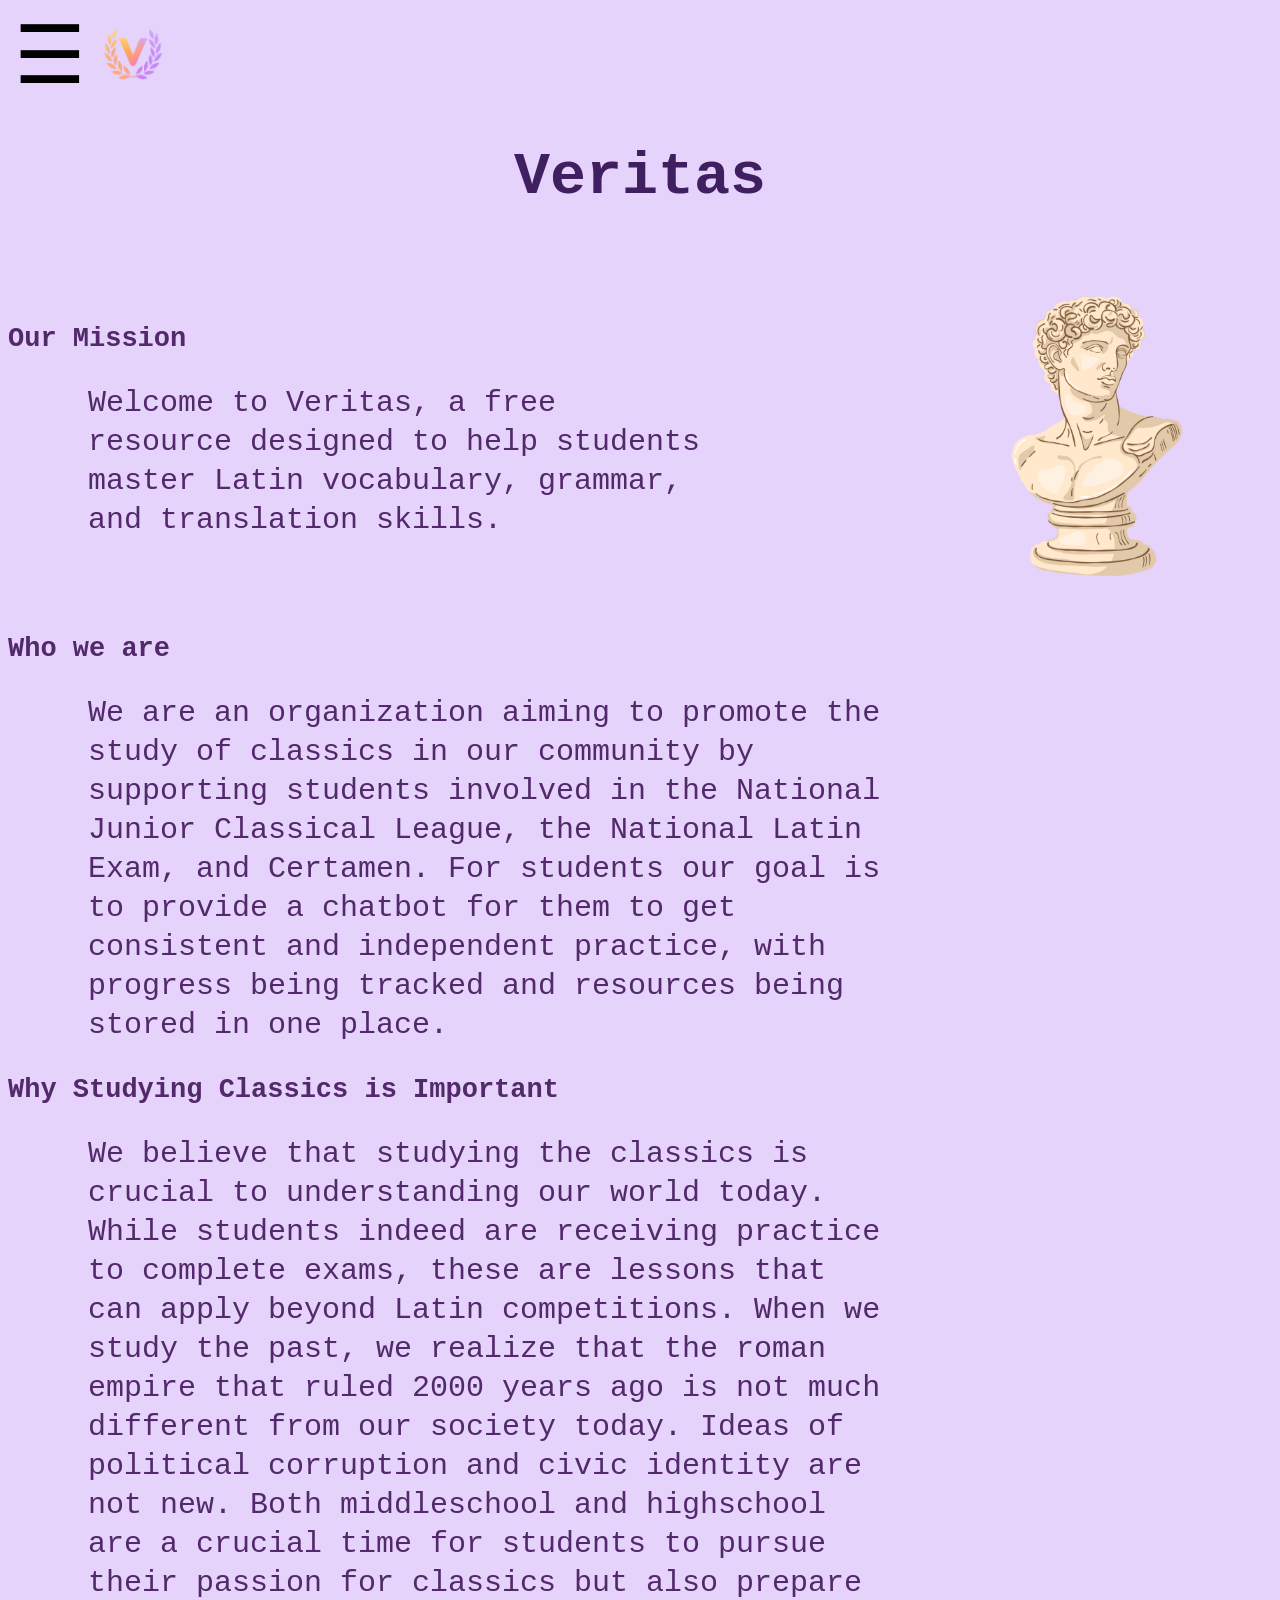
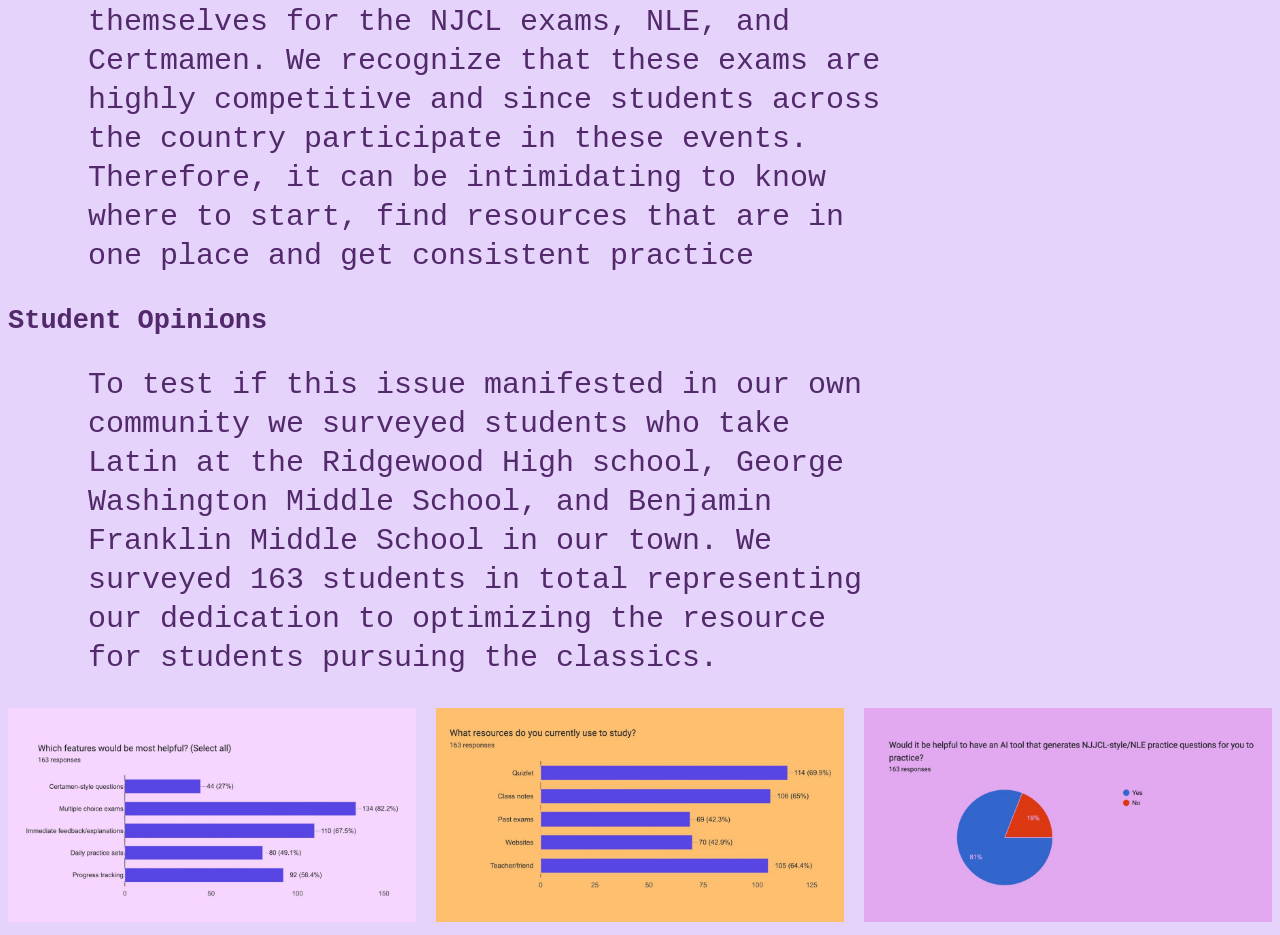
==== index.html @ 578cecba "Initial commit" ====
<!DOCTYPE html>
<html lang="en">
<head>
    <meta charset="UTF-8">
    <meta http-equiv="X-UA-Compatible" content="IE=edge">
    <meta name="viewport" content="width=device-width, initial-scale=1.0">
    <title>VeritasAI</title>
    <link rel="stylesheet" href="main.css">
</head>
<body class="light-theme">
    <button id="menu-btn">☰</button>
    <img src="Untitled design (9).png" alt="VeritasAI Logo" class="logo">
    <ul id="menu">
        <li><a href="index.html">Home</a></li>
        <li><a href="about.html">About Us</a></li>
        <li><a href="resources.html">Resources</a></li>
    </ul>

    <h1>Veritas</h1>
    <div class="mission-section">

        <div class="mission-text">
            <h2>Our Mission</h2>
    
            <p>
                Welcome to Veritas, a free resource designed to help students
                master Latin vocabulary, grammar, and translation skills. 
            </p>
        </div>
    
        <img src="Untitled design (10).png" alt="Students studying Latin">
    
    </div>
    <h2>Who we are</h2>
    <p>
        We are an organization aiming to promote the study of classics in our community by supporting students involved in the National Junior Classical League, the National Latin Exam, and Certamen. For students our goal is to provide a chatbot for them to get consistent and independent practice, with progress being tracked and resources being stored in one place. 
    </p>
    <h2>Why Studying Classics is Important </h2>
    <p>
        We believe that studying the classics is crucial to understanding our world today. While students indeed are receiving practice to complete exams, these are lessons that can apply beyond Latin competitions. When we study the past, we realize that the roman empire that ruled 2000 years ago is not much different from our society today. Ideas of political corruption and civic identity are not new. 
Both middleschool and highschool are a crucial time for students to pursue their passion for classics but also prepare themselves for the NJCL exams, NLE, and Certmamen. We recognize that these exams are highly competitive and since students across the country participate in these events. Therefore, it can be intimidating to know where to start, find resources that are in one place and get consistent practice 
    </p>
    <h2>Student Opinions</h2>
    <p>
        To test if this issue manifested in our own community we surveyed students who take Latin at the Ridgewood High school, George Washington Middle School, and Benjamin Franklin Middle School in our town. We surveyed 163 students in total representing our dedication to optimizing the resource for students pursuing the classics. 
    </p>
    <div class="charts">
        <img src="What is most helpful.jpg" alt="What resource is most helpful for students?">
        <img src="What resources.jpg" alt="What resources does the student use?">
        <img src="Would you want an AI chatbot.jpg" alt="Would you want an AI chatbot?">
    </div>
    <noscript>You need to enable JavaScript to view the full site.</noscript>
    <script src="app.js"></script>
</body>
</html>
---- main.css ----
body {
  font-size: 18px;
  font-family: monospace;
}
p {
  padding-left: 80px;
  max-width: 800px;
  font-size: 30px;
  line-height: 1.3;


}
ul {
    font-family: helvetica;
}

  #msg {
    font-family: monospace;
  }
  .light-theme {
    color: #52296a;
    background: #e5d3fb;
  }
  #menu-btn {
    font-size: 80px;
    background: none;
    border: none;
    cursor: pointer;
  }
  
  #menu {
    display: none;
    list-style: none;
    padding: 0;
  }
  
  #menu li {
    margin: 10px 0;
  }
  
  #menu.show {
    display: block;
  }
  h1 {
    font-size: 60px;
    color: #3f1f5f;
    text-align: center;
}
.charts {
  display: flex;
  gap: 20px;
}

.charts img {
  flex: 1;
  width: 30%;
  height: auto;
}
.resource-section {
  margin-left: 40px;
  max-width: 800px;
}

.resource-section ul {
  list-style-type: none;
  padding-left: 0;
}

.resource-section a {
  color: #492468;
  text-decoration: none;
  font-size: 20px;
}

a:link {
  color: #5b2c7d;
}

a:visited {
  color: #5b2c7d;
}

a:hover {
  color: #7a4ca5;
}
header {
  display: flex;
  align-items: center;
  gap: 15px;
  padding: 15px;
}

.logo {
  width: 60px;
  height: auto;
}
.profile-photo {
  display: block;
  margin: 0 auto;
  width: 300px;
  height: auto;
}
.about-bio {
  max-width: 700px;
  margin: 30px auto;
  text-align: left;
}
.mission-section {
  display: flex;
  align-items: center;
  justify-content: space-between;
  gap: 50px;
  margin-top: 50px;
}

.mission-text {
  max-width: 700px;
}

.mission-section img {
  width: 350px;
  height: auto;
}
.resources-layout {
  display: flex;
  align-items: flex-start;
  gap: 80px;
  margin: 40px;
}

.resources-list {
  max-width: 700px;
}

.resources-image {
  width: 400px;
  height: auto;
  border-radius: 12px;
}
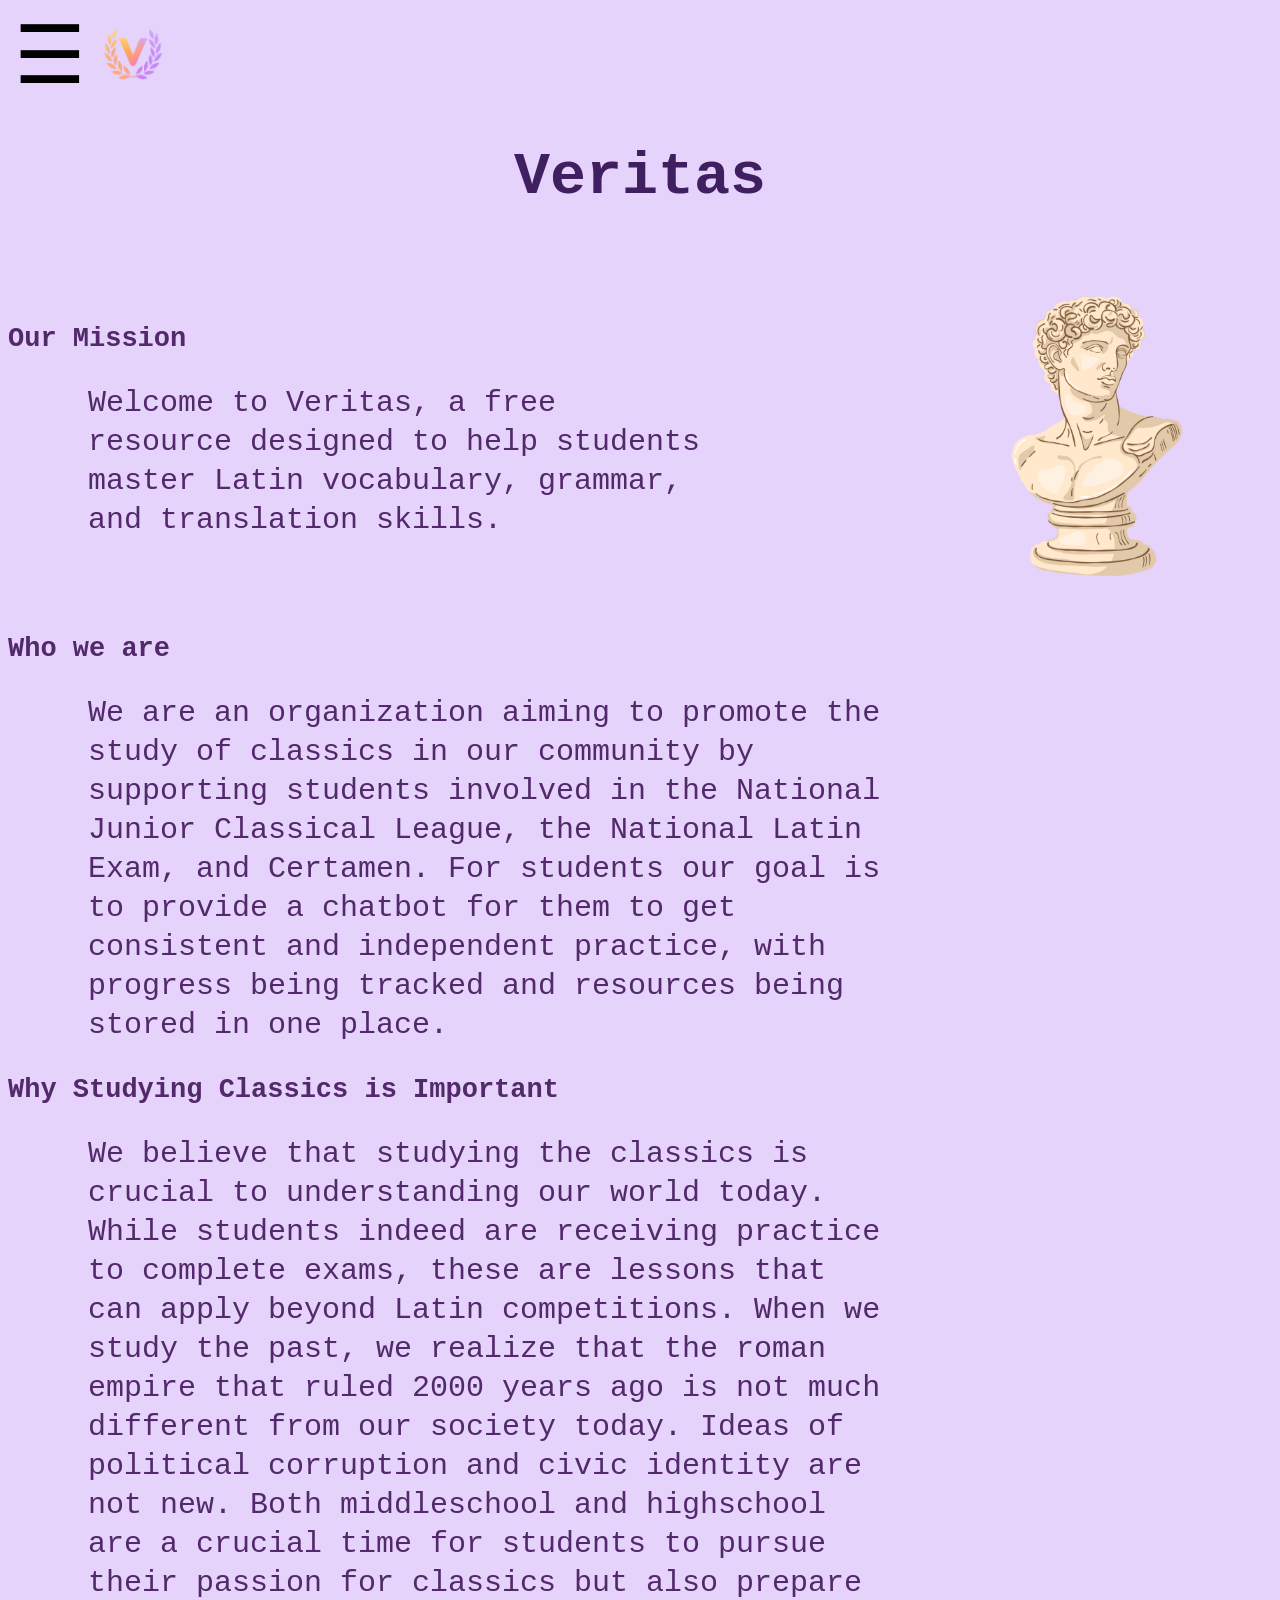
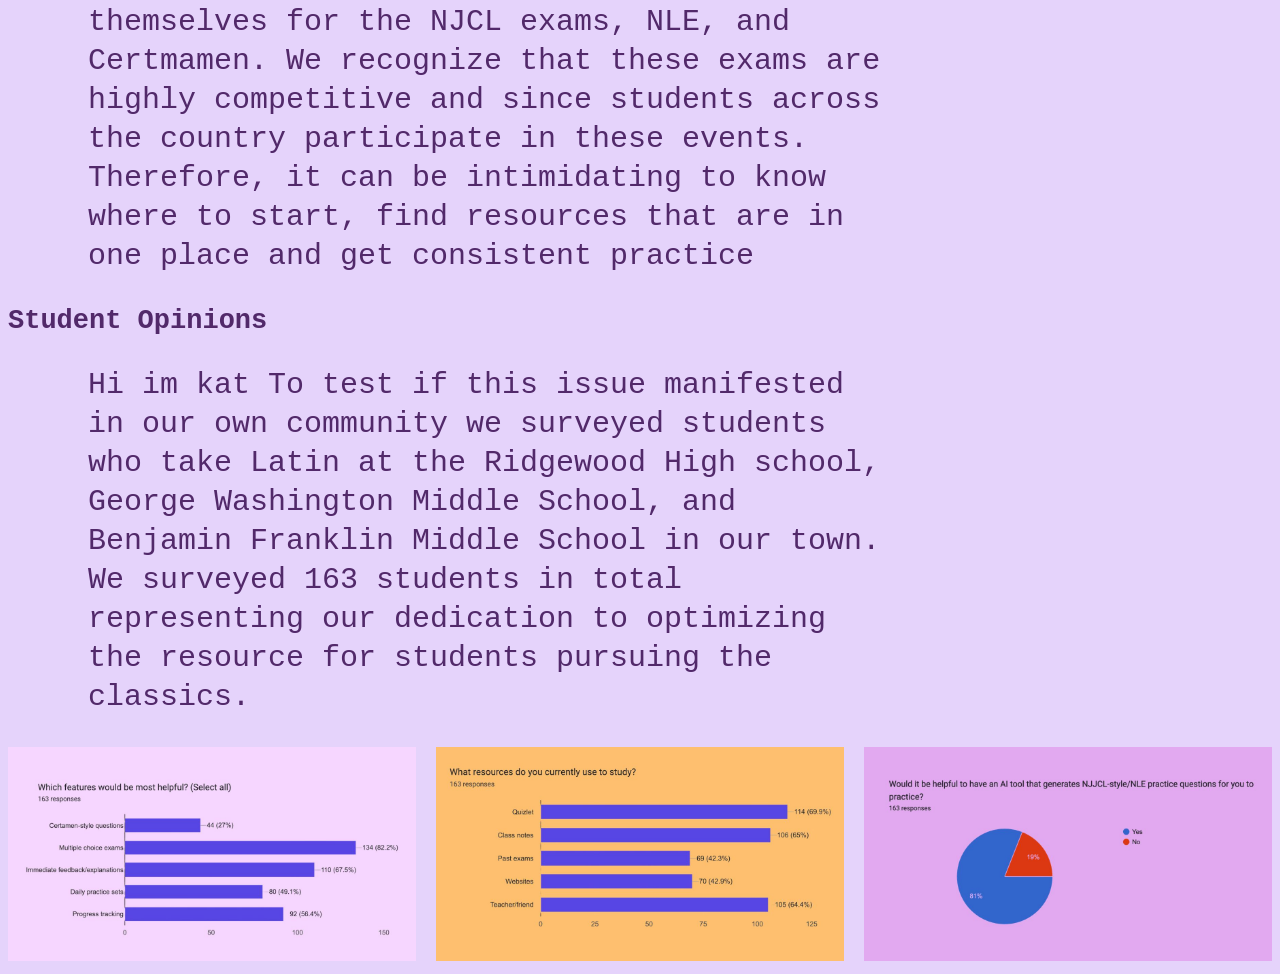
==== commit 3a85ffeb: "added a sentence" ====
--- a/index.html
+++ b/index.html
@@ -42,7 +42,7 @@
     </p>
     <h2>Student Opinions</h2>
     <p>
-        To test if this issue manifested in our own community we surveyed students who take Latin at the Ridgewood High school, George Washington Middle School, and Benjamin Franklin Middle School in our town. We surveyed 163 students in total representing our dedication to optimizing the resource for students pursuing the classics. 
+       Hi im kat To test if this issue manifested in our own community we surveyed students who take Latin at the Ridgewood High school, George Washington Middle School, and Benjamin Franklin Middle School in our town. We surveyed 163 students in total representing our dedication to optimizing the resource for students pursuing the classics. 
     </p>
     <div class="charts">
         <img src="What is most helpful.jpg" alt="What resource is most helpful for students?">
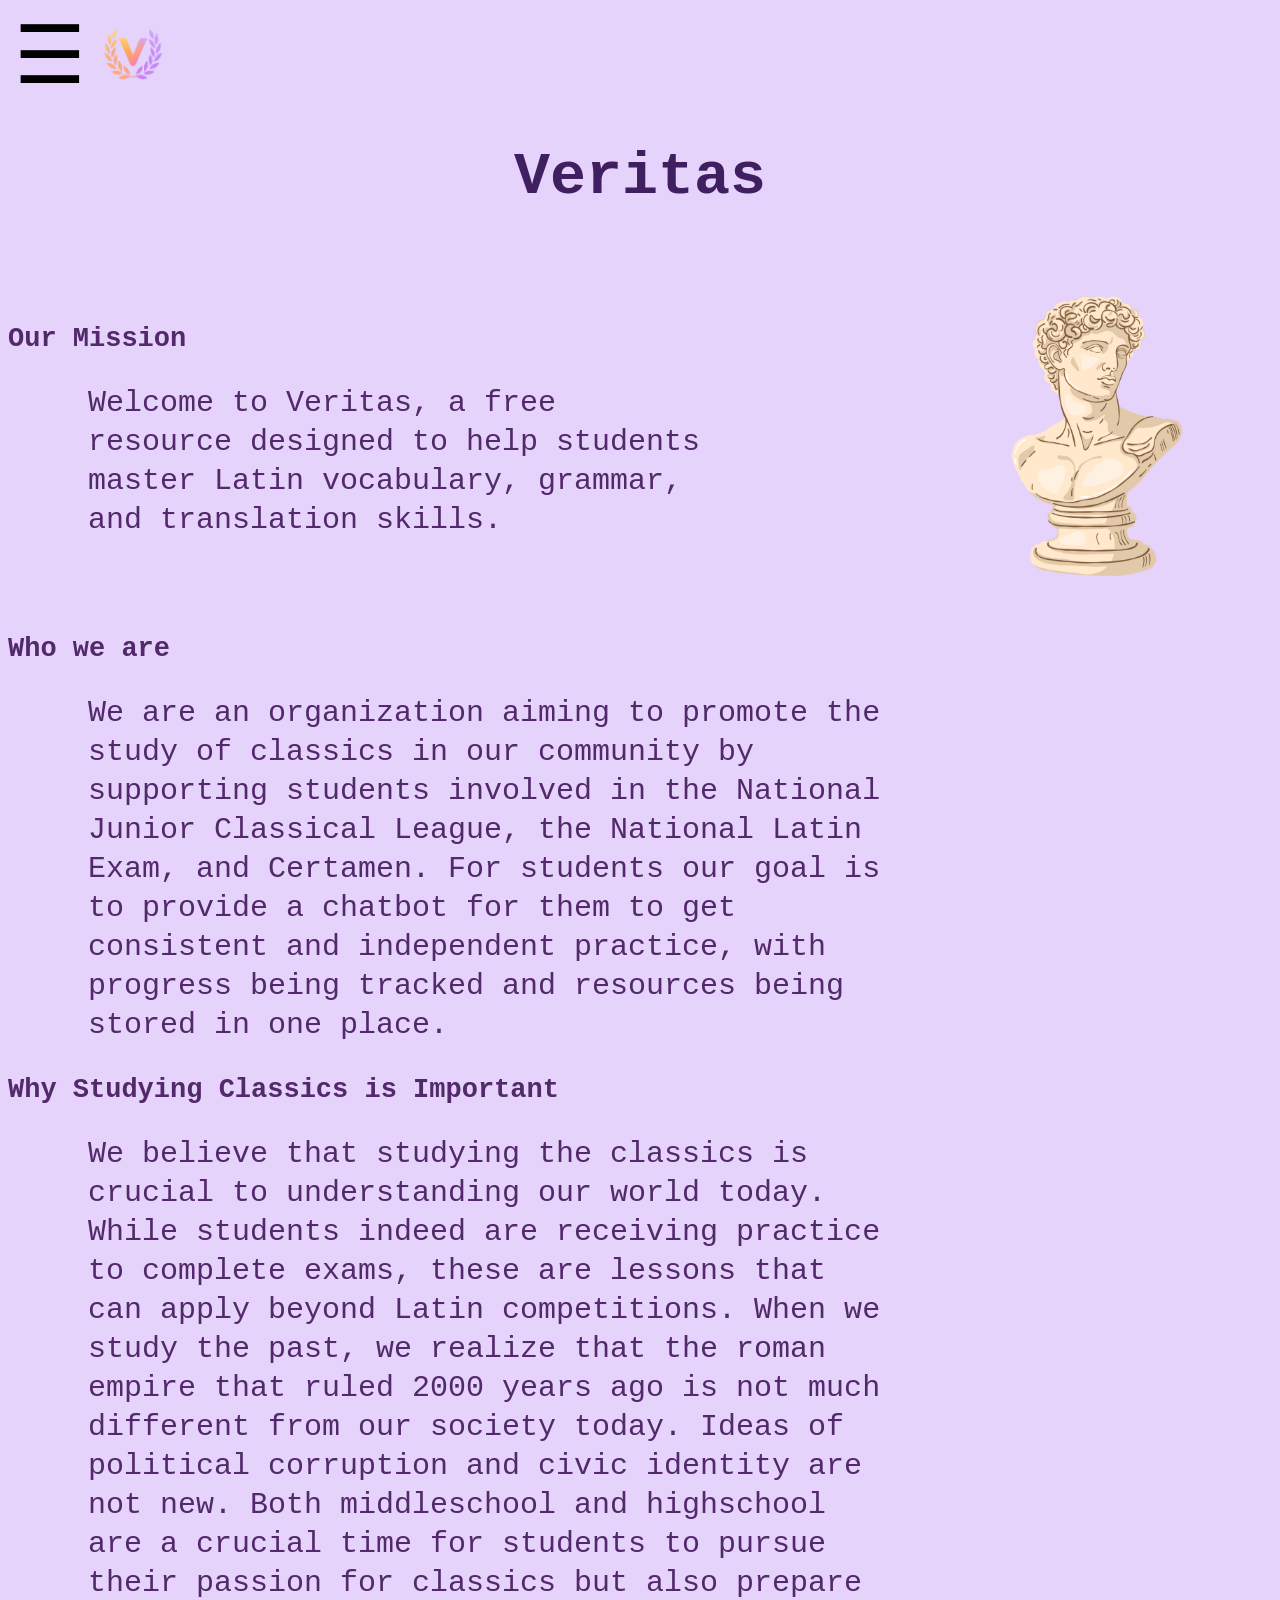
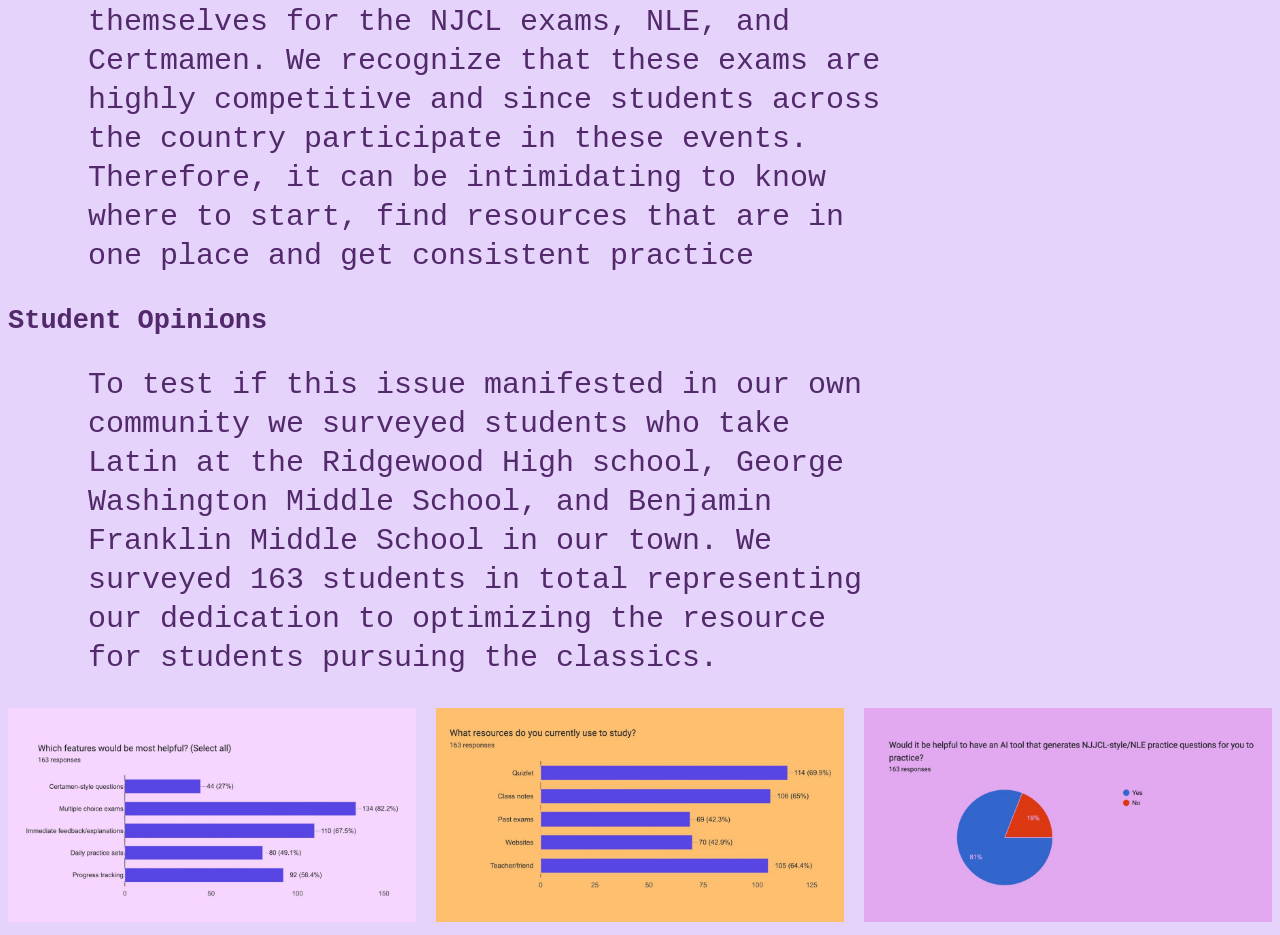
==== commit a3b17afd: "delete hi kat" ====
--- a/index.html
+++ b/index.html
@@ -42,7 +42,7 @@
     </p>
     <h2>Student Opinions</h2>
     <p>
-       Hi im kat To test if this issue manifested in our own community we surveyed students who take Latin at the Ridgewood High school, George Washington Middle School, and Benjamin Franklin Middle School in our town. We surveyed 163 students in total representing our dedication to optimizing the resource for students pursuing the classics. 
+       To test if this issue manifested in our own community we surveyed students who take Latin at the Ridgewood High school, George Washington Middle School, and Benjamin Franklin Middle School in our town. We surveyed 163 students in total representing our dedication to optimizing the resource for students pursuing the classics. 
     </p>
     <div class="charts">
         <img src="What is most helpful.jpg" alt="What resource is most helpful for students?">
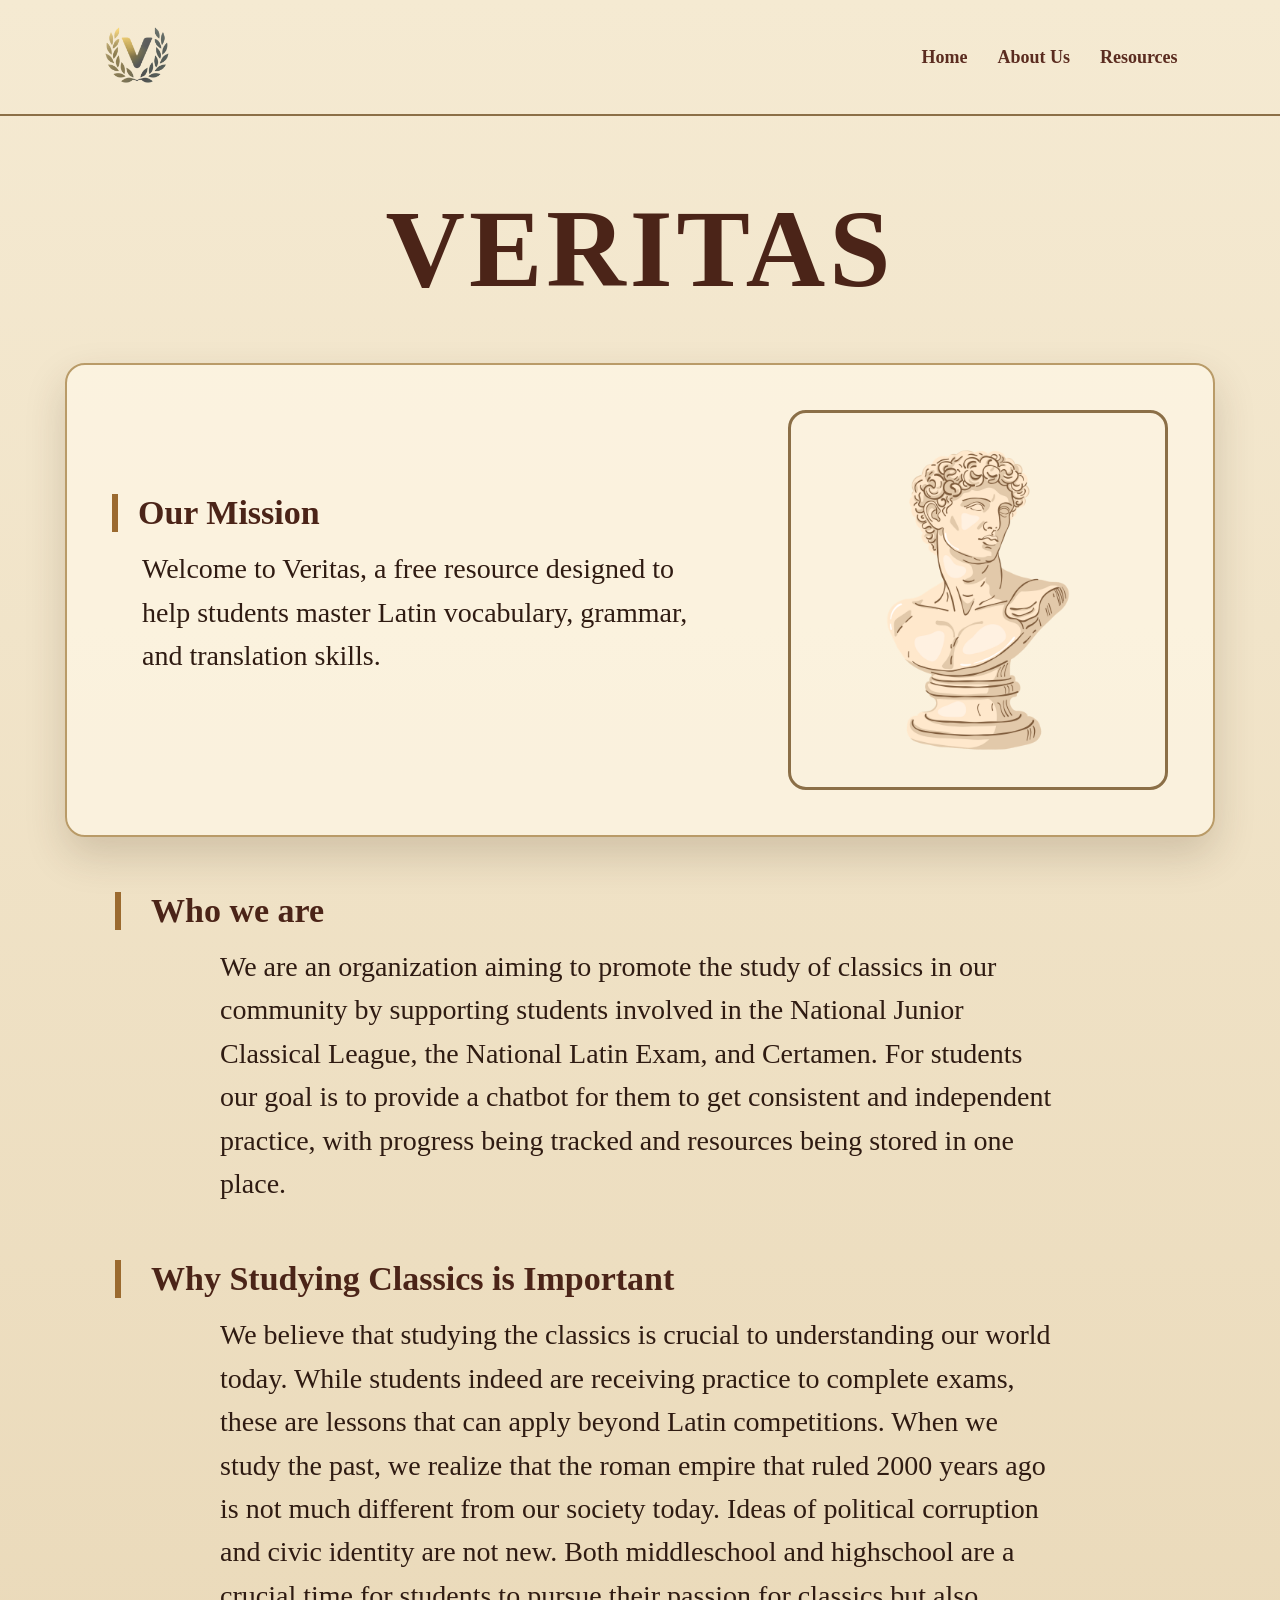
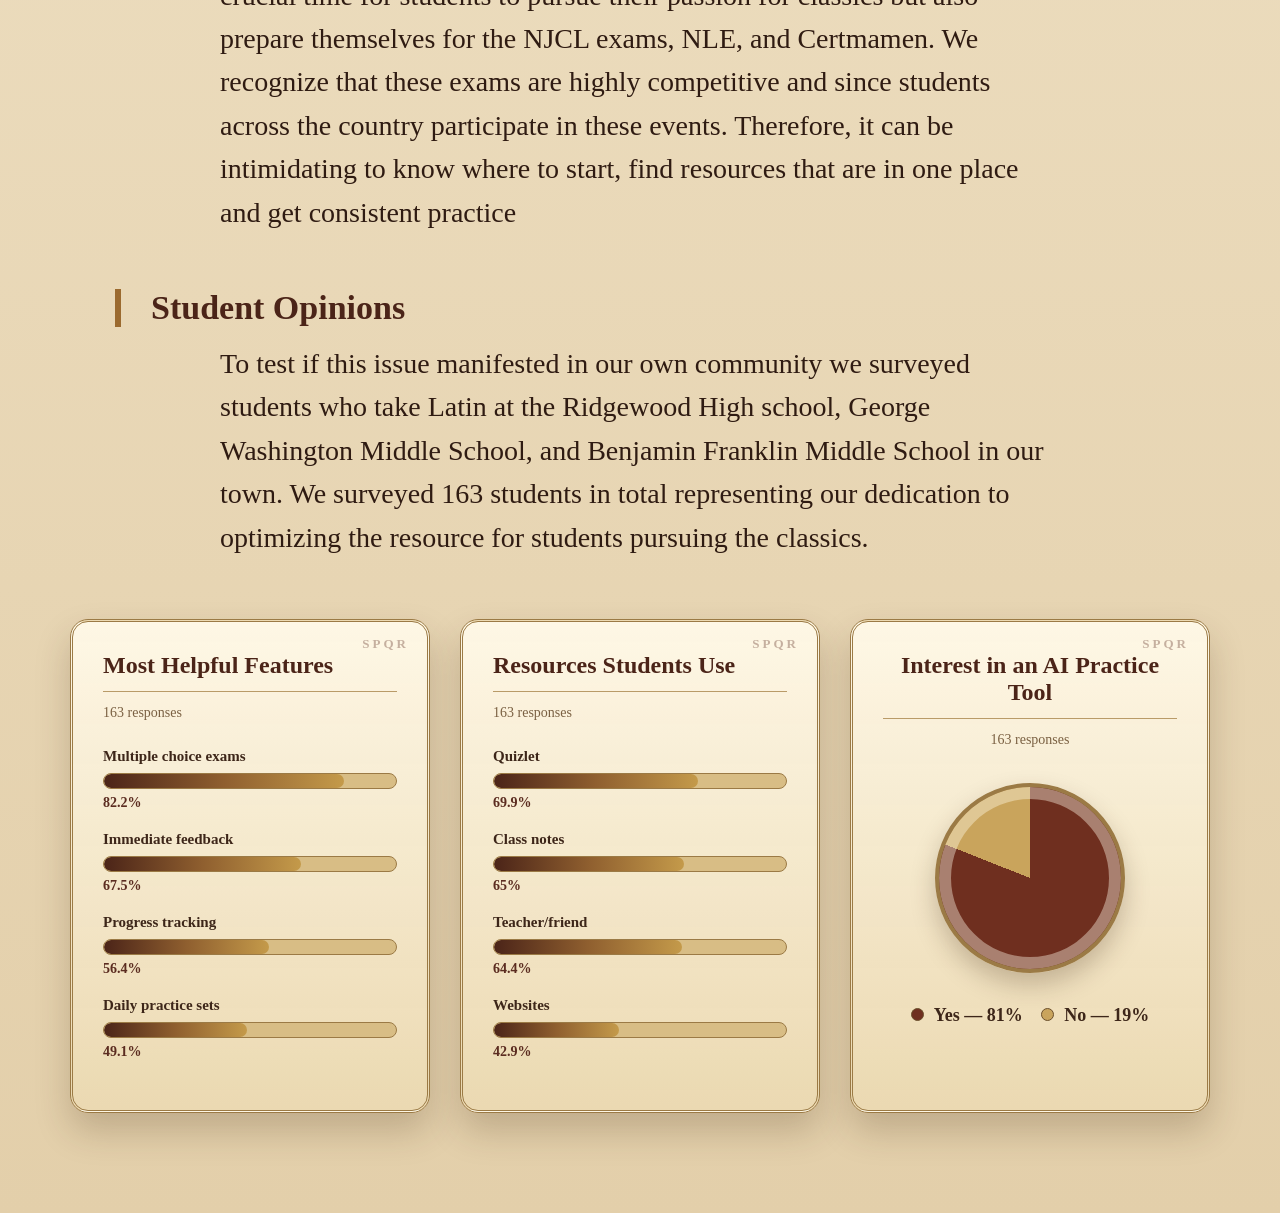
==== commit f27425fa: "pushed changes" ====
--- a/index.html
+++ b/index.html
@@ -8,47 +8,117 @@
     <link rel="stylesheet" href="main.css">
 </head>
 <body class="light-theme">
-    <button id="menu-btn">☰</button>
-    <img src="Untitled design (9).png" alt="VeritasAI Logo" class="logo">
-    <ul id="menu">
-        <li><a href="index.html">Home</a></li>
-        <li><a href="about.html">About Us</a></li>
-        <li><a href="resources.html">Resources</a></li>
-    </ul>
+    <header>
+        <img src="logo.png" alt="VeritasAI Logo" class="logo">
+        <ul id="menu">
+            <li><a href="index.html">Home</a></li>
+            <li><a href="about.html">About Us</a></li>
+            <li><a href="resources.html">Resources</a></li>
+        </ul>
+    </header>
 
     <h1>Veritas</h1>
+
     <div class="mission-section">
-
         <div class="mission-text">
             <h2>Our Mission</h2>
-    
             <p>
                 Welcome to Veritas, a free resource designed to help students
                 master Latin vocabulary, grammar, and translation skills. 
             </p>
         </div>
-    
+
         <img src="Untitled design (10).png" alt="Students studying Latin">
-    
     </div>
+
     <h2>Who we are</h2>
     <p>
         We are an organization aiming to promote the study of classics in our community by supporting students involved in the National Junior Classical League, the National Latin Exam, and Certamen. For students our goal is to provide a chatbot for them to get consistent and independent practice, with progress being tracked and resources being stored in one place. 
     </p>
+
     <h2>Why Studying Classics is Important </h2>
     <p>
         We believe that studying the classics is crucial to understanding our world today. While students indeed are receiving practice to complete exams, these are lessons that can apply beyond Latin competitions. When we study the past, we realize that the roman empire that ruled 2000 years ago is not much different from our society today. Ideas of political corruption and civic identity are not new. 
 Both middleschool and highschool are a crucial time for students to pursue their passion for classics but also prepare themselves for the NJCL exams, NLE, and Certmamen. We recognize that these exams are highly competitive and since students across the country participate in these events. Therefore, it can be intimidating to know where to start, find resources that are in one place and get consistent practice 
     </p>
+
     <h2>Student Opinions</h2>
     <p>
        To test if this issue manifested in our own community we surveyed students who take Latin at the Ridgewood High school, George Washington Middle School, and Benjamin Franklin Middle School in our town. We surveyed 163 students in total representing our dedication to optimizing the resource for students pursuing the classics. 
     </p>
-    <div class="charts">
-        <img src="What is most helpful.jpg" alt="What resource is most helpful for students?">
-        <img src="What resources.jpg" alt="What resources does the student use?">
-        <img src="Would you want an AI chatbot.jpg" alt="Would you want an AI chatbot?">
+
+    <div class="stats-section">
+        <div class="stat-card">
+            <h3>Most Helpful Features</h3>
+            <p class="responses">163 responses</p>
+
+            <div class="bar-row">
+                <span>Multiple choice exams</span>
+                <div class="bar"><div data-width="82.2%"></div></div>
+                <strong>82.2%</strong>
+            </div>
+
+            <div class="bar-row">
+                <span>Immediate feedback</span>
+                <div class="bar"><div data-width="67.5%"></div></div>
+                <strong>67.5%</strong>
+            </div>
+
+            <div class="bar-row">
+                <span>Progress tracking</span>
+                <div class="bar"><div data-width="56.4%"></div></div>
+                <strong>56.4%</strong>
+            </div>
+
+            <div class="bar-row">
+                <span>Daily practice sets</span>
+                <div class="bar"><div data-width="49.1%"></div></div>
+                <strong>49.1%</strong>
+            </div>
+        </div>
+
+        <div class="stat-card">
+            <h3>Resources Students Use</h3>
+            <p class="responses">163 responses</p>
+
+            <div class="bar-row">
+                <span>Quizlet</span>
+                <div class="bar"><div data-width="69.9%"></div></div>
+                <strong>69.9%</strong>
+            </div>
+
+            <div class="bar-row">
+                <span>Class notes</span>
+                <div class="bar"><div data-width="65%"></div></div>
+                <strong>65%</strong>
+            </div>
+
+            <div class="bar-row">
+                <span>Teacher/friend</span>
+                <div class="bar"><div data-width="64.4%"></div></div>
+                <strong>64.4%</strong>
+            </div>
+
+            <div class="bar-row">
+                <span>Websites</span>
+                <div class="bar"><div data-width="42.9%"></div></div>
+                <strong>42.9%</strong>
+            </div>
+        </div>
+
+        <div class="stat-card pie-card">
+            <h3>Interest in an AI Practice Tool</h3>
+            <p class="responses">163 responses</p>
+
+            <div class="pie"></div>
+
+            <div class="legend">
+                <span><b class="yes"></b> Yes — 81%</span>
+                <span><b class="no"></b> No — 19%</span>
+            </div>
+        </div>
     </div>
+
     <noscript>You need to enable JavaScript to view the full site.</noscript>
     <script src="app.js"></script>
 </body>
--- a/main.css
+++ b/main.css
@@ -1,64 +1,136 @@
+* {
+  box-sizing: border-box;
+}
+
 body {
+  margin: 0;
   font-size: 18px;
-  font-family: monospace;
-}
+  font-family: Georgia, "Times New Roman", serif;
+  color: #2f1b12;
+  background: #efe3c8;
+}
+
+.light-theme {
+  color: #2f1b12;
+  background: linear-gradient(180deg, #f5ead2, #e3cfaa);
+}
+
+header {
+  display: flex;
+  align-items: center;
+  justify-content: space-between;
+  padding: 22px 8%;
+  border-bottom: 2px solid #8b6f47;
+}
+
+.logo {
+  width: 70px;
+  height: auto;
+}
+
+#menu-btn {
+  display: none;
+}
+
+#menu {
+  display: flex;
+  gap: 30px;
+  list-style: none;
+  padding: 0;
+  margin: 0;
+}
+
+#menu li {
+  margin: 0;
+}
+
+a {
+  color: #5b2c20;
+  text-decoration: none;
+  font-weight: bold;
+}
+
+
+
+h1 {
+  font-size: clamp(52px, 9vw, 110px);
+  color: #4b2418;
+  text-align: center;
+  margin: 70px 0 30px;
+  letter-spacing: 4px;
+  text-transform: uppercase;
+}
+
+h2 {
+  max-width: 1050px;
+  margin: 55px auto 15px;
+  padding: 0 30px;
+  font-size: 34px;
+  color: #4b2418;
+  border-left: 6px solid #9b6a2f;
+}
+
 p {
-  padding-left: 80px;
-  max-width: 800px;
-  font-size: 30px;
-  line-height: 1.3;
-
-
-}
-ul {
-    font-family: helvetica;
-}
-
-  #msg {
-    font-family: monospace;
-  }
-  .light-theme {
-    color: #52296a;
-    background: #e5d3fb;
-  }
-  #menu-btn {
-    font-size: 80px;
-    background: none;
-    border: none;
-    cursor: pointer;
-  }
-  
-  #menu {
-    display: none;
-    list-style: none;
-    padding: 0;
-  }
-  
-  #menu li {
-    margin: 10px 0;
-  }
-  
-  #menu.show {
-    display: block;
-  }
-  h1 {
-    font-size: 60px;
-    color: #3f1f5f;
-    text-align: center;
-}
+  max-width: 900px;
+  margin: 0 auto 28px;
+  padding: 0 30px;
+  font-size: clamp(20px, 2.4vw, 28px);
+  line-height: 1.55;
+}
+
+.mission-section {
+  max-width: 1150px;
+  margin: 50px auto;
+  padding: 45px;
+  display: flex;
+  align-items: center;
+  justify-content: space-between;
+  gap: 55px;
+  background: rgba(255, 248, 231, 0.7);
+  border: 2px solid #b99b68;
+  border-radius: 20px;
+  box-shadow: 0 18px 40px rgba(67, 43, 20, 0.18);
+}
+
+.mission-text {
+  flex: 1;
+}
+
+.mission-text h2 {
+  margin-top: 0;
+  padding-left: 20px;
+}
+
+.mission-section img {
+  width: min(380px, 40%);
+  height: auto;
+  border-radius: 18px;
+  border: 3px solid #8b6f47;
+}
+
 .charts {
-  display: flex;
-  gap: 20px;
+  max-width: 1150px;
+  margin: 45px auto 80px;
+  padding: 0 30px;
+  display: grid;
+  grid-template-columns: repeat(3, 1fr);
+  gap: 25px;
 }
 
 .charts img {
-  flex: 1;
-  width: 30%;
+  width: 100%;
   height: auto;
-}
-.resource-section {
-  margin-left: 40px;
-  max-width: 800px;
+  border-radius: 18px;
+  border: 2px solid #b99b68;
+  box-shadow: 0 12px 25px rgba(67, 43, 20, 0.18);
+  background: #fff8e7;
+}
+
+.resource-section,
+.resources-list {
+  max-width: 900px;
+  margin: 40px auto;
+  padding: 0 30px;
 }
 
 .resource-section ul {
@@ -67,73 +139,337 @@
 }
 
 .resource-section a {
-  color: #492468;
-  text-decoration: none;
+  color: #5b2c20;
   font-size: 20px;
 }
 
-a:link {
-  color: #5b2c7d;
-}
-
-a:visited {
-  color: #5b2c7d;
-}
-
-a:hover {
-  color: #7a4ca5;
-}
-header {
-  display: flex;
-  align-items: center;
-  gap: 15px;
-  padding: 15px;
-}
-
-.logo {
-  width: 60px;
-  height: auto;
-}
+.resources-layout {
+  max-width: 1150px;
+  margin: 50px auto;
+  padding: 0 30px;
+  display: flex;
+  align-items: flex-start;
+  gap: 60px;
+}
+
+.resources-image,
+.profile-photo {
+  border-radius: 18px;
+  border: 3px solid #8b6f47;
+  box-shadow: 0 14px 30px rgba(67, 43, 20, 0.2);
+}
+
 .profile-photo {
   display: block;
-  margin: 0 auto;
+  margin: 35px auto;
   width: 300px;
   height: auto;
 }
+
 .about-bio {
-  max-width: 700px;
-  margin: 30px auto;
-  text-align: left;
-}
-.mission-section {
+  max-width: 800px;
+  margin: 35px auto;
+  padding: 0 30px;
+}
+.stats-section {
+  max-width: 1200px;
+  margin: 60px auto 100px;
+  padding: 0 30px;
+  display: grid;
+  grid-template-columns: repeat(3, 1fr);
+  gap: 30px;
+}
+
+.stat-card {
+  position: relative;
+  background:
+    linear-gradient(180deg, rgba(255, 249, 232, 0.95), rgba(236, 218, 178, 0.9));
+  border: 3px double #9b7a45;
+  border-radius: 18px;
+  padding: 30px;
+  box-shadow: 0 18px 35px rgba(62, 39, 18, 0.22);
+}
+
+.stat-card::before {
+  content: "SPQR";
+  position: absolute;
+  top: 14px;
+  right: 18px;
+  font-size: 13px;
+  letter-spacing: 3px;
+  color: rgba(91, 44, 32, 0.35);
+  font-weight: bold;
+}
+
+.stat-card h3 {
+  margin: 0;
+  font-size: 24px;
+  color: #4b2418;
+  font-family: Georgia, "Times New Roman", serif;
+  border-bottom: 1px solid #b99b68;
+  padding-bottom: 12px;
+}
+
+.responses {
+  font-size: 14px;
+  padding: 0;
+  margin: 10px 0 24px;
+  color: #7a6042;
+}
+
+.bar-row {
+  margin-bottom: 20px;
+}
+
+.bar-row span {
+  display: block;
+  margin-bottom: 8px;
+  font-size: 15px;
+  font-weight: bold;
+  color: #3d2619;
+}
+
+.bar {
+  width: 100%;
+  height: 16px;
+  background: #d8bd85;
+  border: 1px solid #9b7a45;
+  border-radius: 999px;
+  overflow: hidden;
+}
+
+.bar div {
+  height: 100%;
+  width: 0;
+  background: linear-gradient(90deg, #4b2418, #8f5f2f, #c49a4a);
+  border-radius: 999px;
+  transition: width 1.1s ease;
+}
+
+.bar-row strong {
+  display: block;
+  margin-top: 6px;
+  font-size: 14px;
+  color: #5b2c20;
+}
+
+.pie-card {
+  text-align: center;
+}
+
+.pie {
+  width: 190px;
+  height: 190px;
+  margin: 32px auto;
+  border-radius: 50%;
+  background: conic-gradient(
+    #6f2f1f 0% 81%,
+    #c9a45c 81% 100%
+  );
+  border: 4px solid #9b7a45;
+  box-shadow:
+    inset 0 0 0 12px rgba(255, 249, 232, 0.4),
+    0 12px 25px rgba(62, 39, 18, 0.25);
+}
+
+.legend {
+  display: flex;
+  justify-content: center;
+  gap: 18px;
+  flex-wrap: wrap;
+  font-weight: bold;
+  color: #3d2619;
+}
+
+.legend b {
+  display: inline-block;
+  width: 13px;
+  height: 13px;
+  border-radius: 50%;
+  margin-right: 6px;
+  border: 1px solid #6b4f2c;
+}
+
+.yes {
+  background: #6f2f1f;
+}
+
+.no {
+  background: #c9a45c;
+}
+
+.about-card {
+  max-width: 1100px;
+  margin: 55px auto 100px;
+  padding: 45px;
   display: flex;
   align-items: center;
-  justify-content: space-between;
+  gap: 55px;
+  background: linear-gradient(180deg, rgba(255, 249, 232, 0.95), rgba(236, 218, 178, 0.9));
+  border: 3px double #9b7a45;
+  border-radius: 22px;
+  box-shadow: 0 18px 35px rgba(62, 39, 18, 0.22);
+}
+
+.about-card .profile-photo {
+  width: 320px;
+  max-width: 100%;
+  border-radius: 18px;
+  border: 3px solid #9b7a45;
+  box-shadow: 0 14px 28px rgba(62, 39, 18, 0.25);
+}
+
+.about-text {
+  flex: 1;
+}
+
+.about-text h2 {
+  margin: 0 0 20px;
+  padding-left: 20px;
+}
+
+.about-text p {
+  margin: 0;
+  padding: 0;
+  max-width: none;
+}
+
+.resources-page {
+  max-width: 1400px;
+  margin: 0 auto;
+}
+
+.resources-layout {
+  display: flex;
+  align-items: flex-start;
   gap: 50px;
-  margin-top: 50px;
-}
-
-.mission-text {
-  max-width: 700px;
-}
-
-.mission-section img {
-  width: 350px;
-  height: auto;
-}
-.resources-layout {
-  display: flex;
-  align-items: flex-start;
-  gap: 80px;
-  margin: 40px;
+  padding: 40px;
 }
 
 .resources-list {
-  max-width: 700px;
-}
+  flex: 1;
+}
+
+.resource-card {
+  background:
+    linear-gradient(
+      180deg,
+      rgba(255, 249, 232, 0.95),
+      rgba(236, 218, 178, 0.9)
+    );
+
+  border: 3px double #9b7a45;
+  border-radius: 18px;
+
+  padding: 28px;
+  margin-bottom: 25px;
+
+  box-shadow:
+    0 12px 30px rgba(62, 39, 18, 0.18);
+
+  transition: all 0.25s ease;
+}
+
+
+
+.resource-card h2,
+.resource-card h3 {
+  margin-top: 0;
+  color: #4b2418;
+  border-bottom: 1px solid #b99b68;
+  padding-bottom: 10px;
+}
+
+.resource-card ul {
+  list-style: none;
+  padding: 0;
+  margin: 0;
+}
+
+.resource-card li {
+  margin: 12px 0;
+}
+
+.resource-card a {
+  display: block;
+  padding: 12px 15px;
+  border-radius: 10px;
+  background: rgba(255,255,255,0.3);
+  transition: all 0.2s ease;
+}
+
+
 
 .resources-image {
-  width: 400px;
-  height: auto;
-  border-radius: 12px;
+  width: 420px;
+  max-width: 100%;
+  position: sticky;
+  top: 40px;
+
+  border-radius: 20px;
+  border: 3px solid #9b7a45;
+
+  box-shadow:
+    0 18px 35px rgba(62,39,18,.22);
+}
+
+@media (max-width: 950px) {
+  .resources-layout {
+    flex-direction: column;
+  }
+
+  .resources-image {
+    width: 100%;
+    position: static;
+  }
+}
+@media (max-width: 850px) {
+  .about-card {
+    margin: 35px 20px 80px;
+    padding: 30px;
+    flex-direction: column;
+    text-align: center;
+  }
+
+  .about-text h2 {
+    text-align: left;
+  }
+}
+
+@media (max-width: 950px) {
+  .stats-section {
+    grid-template-columns: 1fr;
+  }
+}
+
+@media (max-width: 850px) {
+  #menu {
+    justify-content: center;
+    flex-wrap: wrap;
+  }
+
+  .mission-section {
+    margin: 30px 20px;
+    padding: 30px;
+    flex-direction: column;
+    text-align: center;
+  }
+
+  .mission-section img {
+    width: 100%;
+    max-width: 380px;
+  }
+
+  .charts {
+    grid-template-columns: 1fr;
+  }
+
+  .resources-layout {
+    flex-direction: column;
+  }
+
+  h2 {
+    font-size: 28px;
+  }
+  
 }
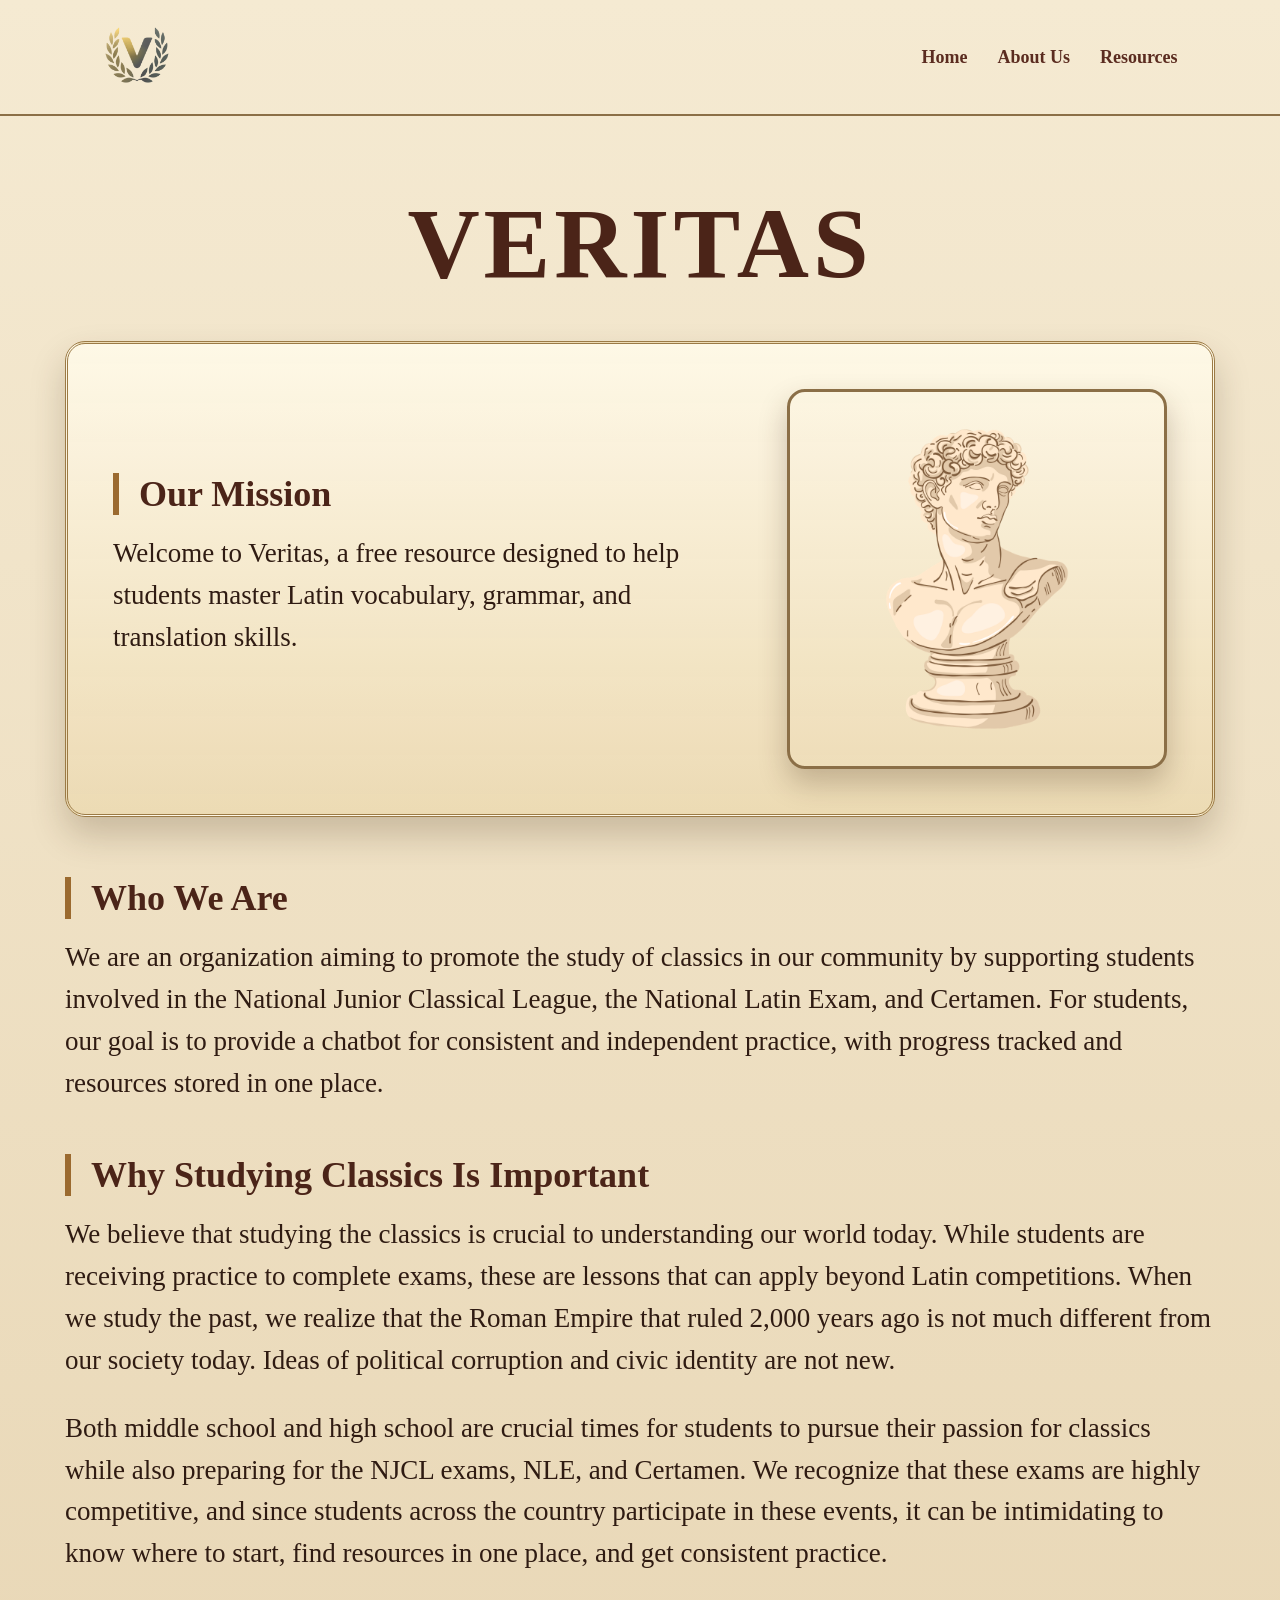
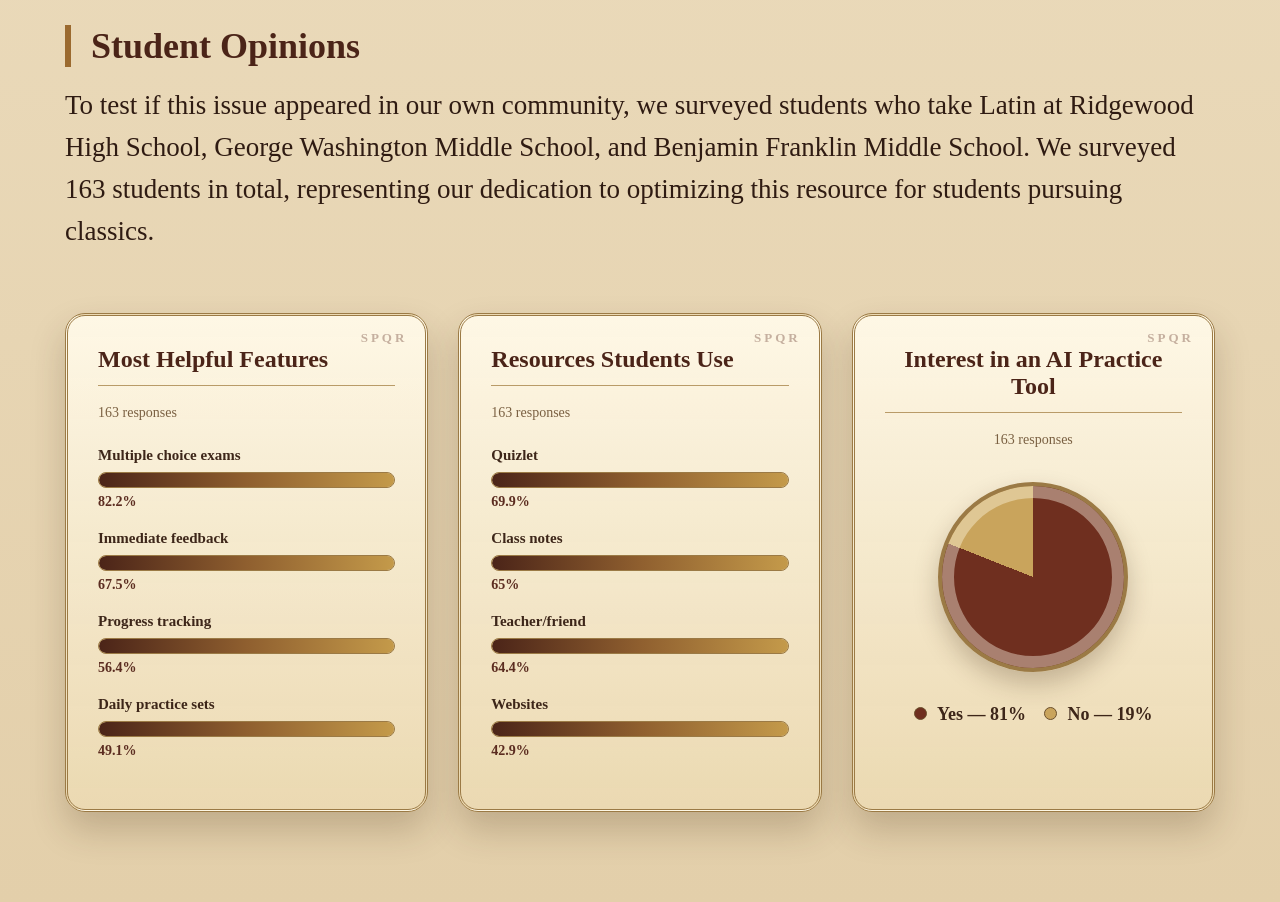
==== commit 25cbc6ce: "fixed" ====
--- a/index.html
+++ b/index.html
@@ -1,125 +1,147 @@
 <!DOCTYPE html>
 <html lang="en">
 <head>
-    <meta charset="UTF-8">
-    <meta http-equiv="X-UA-Compatible" content="IE=edge">
-    <meta name="viewport" content="width=device-width, initial-scale=1.0">
-    <title>VeritasAI</title>
-    <link rel="stylesheet" href="main.css">
+  <meta charset="UTF-8">
+  <meta http-equiv="X-UA-Compatible" content="IE=edge">
+  <meta name="viewport" content="width=device-width, initial-scale=1.0">
+  <title>Veritas</title>
+  <link rel="stylesheet" href="main.css">
 </head>
-<body class="light-theme">
-    <header>
-        <img src="logo.png" alt="VeritasAI Logo" class="logo">
-        <ul id="menu">
-            <li><a href="index.html">Home</a></li>
-            <li><a href="about.html">About Us</a></li>
-            <li><a href="resources.html">Resources</a></li>
-        </ul>
-    </header>
 
-    <h1>Veritas</h1>
+<body>
+  <header class="site-header">
+    <img src="logo.png" alt="Veritas Logo" class="logo">
 
-    <div class="mission-section">
-        <div class="mission-text">
-            <h2>Our Mission</h2>
-            <p>
-                Welcome to Veritas, a free resource designed to help students
-                master Latin vocabulary, grammar, and translation skills. 
-            </p>
+    <nav>
+      <ul class="menu">
+        <li><a href="index.html">Home</a></li>
+        <li><a href="about.html">About Us</a></li>
+        <li><a href="resources.html">Resources</a></li>
+      </ul>
+    </nav>
+  </header>
+
+  <main class="page">
+    <h1 class="page-title">Veritas</h1>
+
+    <section class="feature-section">
+      <div>
+        <h2>Our Mission</h2>
+        <p>
+          Welcome to Veritas, a free resource designed to help students master Latin vocabulary,
+          grammar, and translation skills.
+        </p>
+      </div>
+
+      <img src="Untitled design (10).png" alt="Students studying Latin">
+    </section>
+
+    <section class="text-section">
+      <h2>Who We Are</h2>
+      <p>
+        We are an organization aiming to promote the study of classics in our community by supporting
+        students involved in the National Junior Classical League, the National Latin Exam, and Certamen.
+        For students, our goal is to provide a chatbot for consistent and independent practice, with
+        progress tracked and resources stored in one place.
+      </p>
+
+      <h2>Why Studying Classics Is Important</h2>
+      <p>
+        We believe that studying the classics is crucial to understanding our world today. While students
+        are receiving practice to complete exams, these are lessons that can apply beyond Latin competitions.
+        When we study the past, we realize that the Roman Empire that ruled 2,000 years ago is not much
+        different from our society today. Ideas of political corruption and civic identity are not new.
+      </p>
+
+      <p>
+        Both middle school and high school are crucial times for students to pursue their passion for classics
+        while also preparing for the NJCL exams, NLE, and Certamen. We recognize that these exams are highly
+        competitive, and since students across the country participate in these events, it can be intimidating
+        to know where to start, find resources in one place, and get consistent practice.
+      </p>
+
+      <h2>Student Opinions</h2>
+      <p>
+        To test if this issue appeared in our own community, we surveyed students who take Latin at Ridgewood
+        High School, George Washington Middle School, and Benjamin Franklin Middle School. We surveyed 163
+        students in total, representing our dedication to optimizing this resource for students pursuing classics.
+      </p>
+    </section>
+
+    <section class="stats-section">
+      <article class="card stat-card">
+        <h3>Most Helpful Features</h3>
+        <p class="responses">163 responses</p>
+
+        <div class="bar-row">
+          <span>Multiple choice exams</span>
+          <div class="bar"><div style="width: 82.2%;"></div></div>
+          <strong>82.2%</strong>
         </div>
 
-        <img src="Untitled design (10).png" alt="Students studying Latin">
-    </div>
-
-    <h2>Who we are</h2>
-    <p>
-        We are an organization aiming to promote the study of classics in our community by supporting students involved in the National Junior Classical League, the National Latin Exam, and Certamen. For students our goal is to provide a chatbot for them to get consistent and independent practice, with progress being tracked and resources being stored in one place. 
-    </p>
-
-    <h2>Why Studying Classics is Important </h2>
-    <p>
-        We believe that studying the classics is crucial to understanding our world today. While students indeed are receiving practice to complete exams, these are lessons that can apply beyond Latin competitions. When we study the past, we realize that the roman empire that ruled 2000 years ago is not much different from our society today. Ideas of political corruption and civic identity are not new. 
-Both middleschool and highschool are a crucial time for students to pursue their passion for classics but also prepare themselves for the NJCL exams, NLE, and Certmamen. We recognize that these exams are highly competitive and since students across the country participate in these events. Therefore, it can be intimidating to know where to start, find resources that are in one place and get consistent practice 
-    </p>
-
-    <h2>Student Opinions</h2>
-    <p>
-       To test if this issue manifested in our own community we surveyed students who take Latin at the Ridgewood High school, George Washington Middle School, and Benjamin Franklin Middle School in our town. We surveyed 163 students in total representing our dedication to optimizing the resource for students pursuing the classics. 
-    </p>
-
-    <div class="stats-section">
-        <div class="stat-card">
-            <h3>Most Helpful Features</h3>
-            <p class="responses">163 responses</p>
-
-            <div class="bar-row">
-                <span>Multiple choice exams</span>
-                <div class="bar"><div data-width="82.2%"></div></div>
-                <strong>82.2%</strong>
-            </div>
-
-            <div class="bar-row">
-                <span>Immediate feedback</span>
-                <div class="bar"><div data-width="67.5%"></div></div>
-                <strong>67.5%</strong>
-            </div>
-
-            <div class="bar-row">
-                <span>Progress tracking</span>
-                <div class="bar"><div data-width="56.4%"></div></div>
-                <strong>56.4%</strong>
-            </div>
-
-            <div class="bar-row">
-                <span>Daily practice sets</span>
-                <div class="bar"><div data-width="49.1%"></div></div>
-                <strong>49.1%</strong>
-            </div>
+        <div class="bar-row">
+          <span>Immediate feedback</span>
+          <div class="bar"><div style="width: 67.5%;"></div></div>
+          <strong>67.5%</strong>
         </div>
 
-        <div class="stat-card">
-            <h3>Resources Students Use</h3>
-            <p class="responses">163 responses</p>
-
-            <div class="bar-row">
-                <span>Quizlet</span>
-                <div class="bar"><div data-width="69.9%"></div></div>
-                <strong>69.9%</strong>
-            </div>
-
-            <div class="bar-row">
-                <span>Class notes</span>
-                <div class="bar"><div data-width="65%"></div></div>
-                <strong>65%</strong>
-            </div>
-
-            <div class="bar-row">
-                <span>Teacher/friend</span>
-                <div class="bar"><div data-width="64.4%"></div></div>
-                <strong>64.4%</strong>
-            </div>
-
-            <div class="bar-row">
-                <span>Websites</span>
-                <div class="bar"><div data-width="42.9%"></div></div>
-                <strong>42.9%</strong>
-            </div>
+        <div class="bar-row">
+          <span>Progress tracking</span>
+          <div class="bar"><div style="width: 56.4%;"></div></div>
+          <strong>56.4%</strong>
         </div>
 
-        <div class="stat-card pie-card">
-            <h3>Interest in an AI Practice Tool</h3>
-            <p class="responses">163 responses</p>
+        <div class="bar-row">
+          <span>Daily practice sets</span>
+          <div class="bar"><div style="width: 49.1%;"></div></div>
+          <strong>49.1%</strong>
+        </div>
+      </article>
 
-            <div class="pie"></div>
+      <article class="card stat-card">
+        <h3>Resources Students Use</h3>
+        <p class="responses">163 responses</p>
 
-            <div class="legend">
-                <span><b class="yes"></b> Yes — 81%</span>
-                <span><b class="no"></b> No — 19%</span>
-            </div>
+        <div class="bar-row">
+          <span>Quizlet</span>
+          <div class="bar"><div style="width: 69.9%;"></div></div>
+          <strong>69.9%</strong>
         </div>
-    </div>
 
-    <noscript>You need to enable JavaScript to view the full site.</noscript>
-    <script src="app.js"></script>
+        <div class="bar-row">
+          <span>Class notes</span>
+          <div class="bar"><div style="width: 65%;"></div></div>
+          <strong>65%</strong>
+        </div>
+
+        <div class="bar-row">
+          <span>Teacher/friend</span>
+          <div class="bar"><div style="width: 64.4%;"></div></div>
+          <strong>64.4%</strong>
+        </div>
+
+        <div class="bar-row">
+          <span>Websites</span>
+          <div class="bar"><div style="width: 42.9%;"></div></div>
+          <strong>42.9%</strong>
+        </div>
+      </article>
+
+      <article class="card stat-card pie-card">
+        <h3>Interest in an AI Practice Tool</h3>
+        <p class="responses">163 responses</p>
+
+        <div class="pie"></div>
+
+        <div class="legend">
+          <span><b class="yes"></b> Yes — 81%</span>
+          <span><b class="no"></b> No — 19%</span>
+        </div>
+      </article>
+    </section>
+  </main>
+
+  <noscript>You need to enable JavaScript to view the full site.</noscript>
+  <script src="app.js"></script>
 </body>
 </html>
--- a/main.css
+++ b/main.css
@@ -1,21 +1,40 @@
+/* =========================
+   Base
+========================= */
+
 * {
   box-sizing: border-box;
 }
 
 body {
   margin: 0;
+  font-family: Georgia, "Times New Roman", serif;
   font-size: 18px;
-  font-family: Georgia, "Times New Roman", serif;
-  color: #2f1b12;
-  background: #efe3c8;
-}
-
-.light-theme {
   color: #2f1b12;
   background: linear-gradient(180deg, #f5ead2, #e3cfaa);
-}
-
-header {
+  min-height: 100vh;
+}
+
+img {
+  max-width: 100%;
+  height: auto;
+}
+
+a {
+  color: #5b2c20;
+  text-decoration: none;
+  font-weight: bold;
+}
+
+a:hover {
+  text-decoration: underline;
+}
+
+/* =========================
+   Header
+========================= */
+
+.site-header {
   display: flex;
   align-items: center;
   justify-content: space-between;
@@ -25,14 +44,9 @@
 
 .logo {
   width: 70px;
-  height: auto;
-}
-
-#menu-btn {
-  display: none;
-}
-
-#menu {
+}
+
+.menu {
   display: flex;
   gap: 30px;
   list-style: none;
@@ -40,154 +54,106 @@
   margin: 0;
 }
 
-#menu li {
-  margin: 0;
-}
-
-a {
-  color: #5b2c20;
-  text-decoration: none;
-  font-weight: bold;
-}
-
-
-
-h1 {
-  font-size: clamp(52px, 9vw, 110px);
+.menu a {
+  font-size: 18px;
+}
+
+/* =========================
+   Page Layout
+========================= */
+
+.page {
+  width: min(1150px, calc(100% - 40px));
+  margin: 0 auto;
+  padding-bottom: 90px;
+}
+
+.page-title {
+  font-size: clamp(52px, 9vw, 100px);
   color: #4b2418;
   text-align: center;
-  margin: 70px 0 30px;
+  margin: 70px 0 40px;
   letter-spacing: 4px;
   text-transform: uppercase;
 }
 
 h2 {
-  max-width: 1050px;
-  margin: 55px auto 15px;
-  padding: 0 30px;
-  font-size: 34px;
+  margin: 0 0 18px;
+  padding-left: 20px;
+  font-size: clamp(28px, 4vw, 36px);
   color: #4b2418;
   border-left: 6px solid #9b6a2f;
 }
 
+h3 {
+  margin: 0 0 16px;
+  font-size: 24px;
+  color: #4b2418;
+}
+
 p {
-  max-width: 900px;
-  margin: 0 auto 28px;
-  padding: 0 30px;
-  font-size: clamp(20px, 2.4vw, 28px);
+  margin: 0 0 26px;
+  font-size: clamp(20px, 2.2vw, 27px);
   line-height: 1.55;
 }
 
-.mission-section {
-  max-width: 1150px;
-  margin: 50px auto;
+/* =========================
+   Shared Cards / Sections
+========================= */
+
+.card,
+.feature-section {
+  background: linear-gradient(
+    180deg,
+    rgba(255, 249, 232, 0.95),
+    rgba(236, 218, 178, 0.9)
+  );
+  border: 3px double #9b7a45;
+  border-radius: 20px;
+  box-shadow: 0 18px 35px rgba(62, 39, 18, 0.22);
+}
+
+.feature-section {
+  display: flex;
+  align-items: center;
+  gap: 55px;
   padding: 45px;
-  display: flex;
-  align-items: center;
-  justify-content: space-between;
-  gap: 55px;
-  background: rgba(255, 248, 231, 0.7);
-  border: 2px solid #b99b68;
-  border-radius: 20px;
-  box-shadow: 0 18px 40px rgba(67, 43, 20, 0.18);
-}
-
-.mission-text {
+  margin: 0 auto 60px;
+}
+
+.feature-section > div {
   flex: 1;
 }
 
-.mission-text h2 {
-  margin-top: 0;
-  padding-left: 20px;
-}
-
-.mission-section img {
-  width: min(380px, 40%);
-  height: auto;
+.feature-section img {
+  width: 380px;
   border-radius: 18px;
   border: 3px solid #8b6f47;
-}
-
-.charts {
-  max-width: 1150px;
-  margin: 45px auto 80px;
-  padding: 0 30px;
-  display: grid;
-  grid-template-columns: repeat(3, 1fr);
-  gap: 25px;
-}
-
-.charts img {
-  width: 100%;
-  height: auto;
-  border-radius: 18px;
-  border: 2px solid #b99b68;
-  box-shadow: 0 12px 25px rgba(67, 43, 20, 0.18);
-  background: #fff8e7;
-}
-
-.resource-section,
-.resources-list {
-  max-width: 900px;
-  margin: 40px auto;
-  padding: 0 30px;
-}
-
-.resource-section ul {
-  list-style-type: none;
-  padding-left: 0;
-}
-
-.resource-section a {
-  color: #5b2c20;
-  font-size: 20px;
-}
-
-.resources-layout {
-  max-width: 1150px;
-  margin: 50px auto;
-  padding: 0 30px;
-  display: flex;
-  align-items: flex-start;
-  gap: 60px;
-}
-
-.resources-image,
-.profile-photo {
-  border-radius: 18px;
-  border: 3px solid #8b6f47;
-  box-shadow: 0 14px 30px rgba(67, 43, 20, 0.2);
-}
-
-.profile-photo {
-  display: block;
-  margin: 35px auto;
-  width: 300px;
-  height: auto;
-}
-
-.about-bio {
-  max-width: 800px;
-  margin: 35px auto;
-  padding: 0 30px;
-}
+  box-shadow: 0 14px 28px rgba(62, 39, 18, 0.25);
+}
+
+.text-section {
+  margin-bottom: 60px;
+}
+
+.text-section h2 {
+  margin-top: 50px;
+}
+
+/* =========================
+   Stats Section
+========================= */
+
 .stats-section {
-  max-width: 1200px;
-  margin: 60px auto 100px;
-  padding: 0 30px;
   display: grid;
   grid-template-columns: repeat(3, 1fr);
   gap: 30px;
+  margin-top: 60px;
 }
 
 .stat-card {
   position: relative;
-  background:
-    linear-gradient(180deg, rgba(255, 249, 232, 0.95), rgba(236, 218, 178, 0.9));
-  border: 3px double #9b7a45;
-  border-radius: 18px;
   padding: 30px;
-  box-shadow: 0 18px 35px rgba(62, 39, 18, 0.22);
 }
 
 .stat-card::before {
@@ -202,17 +168,12 @@
 }
 
 .stat-card h3 {
-  margin: 0;
-  font-size: 24px;
-  color: #4b2418;
-  font-family: Georgia, "Times New Roman", serif;
   border-bottom: 1px solid #b99b68;
   padding-bottom: 12px;
 }
 
 .responses {
   font-size: 14px;
-  padding: 0;
   margin: 10px 0 24px;
   color: #7a6042;
 }
@@ -240,10 +201,8 @@
 
 .bar div {
   height: 100%;
-  width: 0;
   background: linear-gradient(90deg, #4b2418, #8f5f2f, #c49a4a);
   border-radius: 999px;
-  transition: width 1.1s ease;
 }
 
 .bar-row strong {
@@ -262,10 +221,7 @@
   height: 190px;
   margin: 32px auto;
   border-radius: 50%;
-  background: conic-gradient(
-    #6f2f1f 0% 81%,
-    #c9a45c 81% 100%
-  );
+  background: conic-gradient(#6f2f1f 0% 81%, #c9a45c 81% 100%);
   border: 4px solid #9b7a45;
   box-shadow:
     inset 0 0 0 12px rgba(255, 249, 232, 0.4),
@@ -298,52 +254,14 @@
   background: #c9a45c;
 }
 
-.about-card {
-  max-width: 1100px;
-  margin: 55px auto 100px;
-  padding: 45px;
-  display: flex;
-  align-items: center;
-  gap: 55px;
-  background: linear-gradient(180deg, rgba(255, 249, 232, 0.95), rgba(236, 218, 178, 0.9));
-  border: 3px double #9b7a45;
-  border-radius: 22px;
-  box-shadow: 0 18px 35px rgba(62, 39, 18, 0.22);
-}
-
-.about-card .profile-photo {
-  width: 320px;
-  max-width: 100%;
-  border-radius: 18px;
-  border: 3px solid #9b7a45;
-  box-shadow: 0 14px 28px rgba(62, 39, 18, 0.25);
-}
-
-.about-text {
-  flex: 1;
-}
-
-.about-text h2 {
-  margin: 0 0 20px;
-  padding-left: 20px;
-}
-
-.about-text p {
-  margin: 0;
-  padding: 0;
-  max-width: none;
-}
-
-.resources-page {
-  max-width: 1400px;
-  margin: 0 auto;
-}
+/* =========================
+   Resources Page
+========================= */
 
 .resources-layout {
   display: flex;
   align-items: flex-start;
   gap: 50px;
-  padding: 40px;
 }
 
 .resources-list {
@@ -351,31 +269,12 @@
 }
 
 .resource-card {
-  background:
-    linear-gradient(
-      180deg,
-      rgba(255, 249, 232, 0.95),
-      rgba(236, 218, 178, 0.9)
-    );
-
-  border: 3px double #9b7a45;
-  border-radius: 18px;
-
   padding: 28px;
   margin-bottom: 25px;
-
-  box-shadow:
-    0 12px 30px rgba(62, 39, 18, 0.18);
-
-  transition: all 0.25s ease;
-}
-
-
+}
 
 .resource-card h2,
 .resource-card h3 {
-  margin-top: 0;
-  color: #4b2418;
   border-bottom: 1px solid #b99b68;
   padding-bottom: 10px;
 }
@@ -394,82 +293,81 @@
   display: block;
   padding: 12px 15px;
   border-radius: 10px;
-  background: rgba(255,255,255,0.3);
-  transition: all 0.2s ease;
-}
-
-
-
-.resources-image {
-  width: 420px;
-  max-width: 100%;
+  background: rgba(255, 255, 255, 0.3);
+}
+
+.resource-card a:hover {
+  background: rgba(255, 255, 255, 0.55);
+}
+
+.side-image {
+  width: 380px;
   position: sticky;
   top: 40px;
-
   border-radius: 20px;
   border: 3px solid #9b7a45;
-
-  box-shadow:
-    0 18px 35px rgba(62,39,18,.22);
-}
+  box-shadow: 0 18px 35px rgba(62, 39, 18, 0.22);
+}
+
+/* =========================
+   Responsive
+========================= */
 
 @media (max-width: 950px) {
+  .feature-section,
   .resources-layout {
     flex-direction: column;
   }
 
-  .resources-image {
+  .feature-section {
+    text-align: center;
+  }
+
+  .feature-section h2 {
+    text-align: left;
+  }
+
+  .feature-section img,
+  .side-image {
     width: 100%;
+    max-width: 420px;
+    margin: 0 auto;
     position: static;
   }
-}
-@media (max-width: 850px) {
-  .about-card {
-    margin: 35px 20px 80px;
-    padding: 30px;
-    flex-direction: column;
-    text-align: center;
-  }
-
-  .about-text h2 {
-    text-align: left;
-  }
-}
-
-@media (max-width: 950px) {
+
   .stats-section {
     grid-template-columns: 1fr;
   }
 }
 
-@media (max-width: 850px) {
-  #menu {
+@media (max-width: 700px) {
+  .site-header {
+    flex-direction: column;
+    gap: 18px;
+  }
+
+  .menu {
     justify-content: center;
     flex-wrap: wrap;
-  }
-
-  .mission-section {
-    margin: 30px 20px;
-    padding: 30px;
-    flex-direction: column;
-    text-align: center;
-  }
-
-  .mission-section img {
-    width: 100%;
-    max-width: 380px;
-  }
-
-  .charts {
-    grid-template-columns: 1fr;
-  }
-
-  .resources-layout {
-    flex-direction: column;
-  }
-
-  h2 {
-    font-size: 28px;
-  }
-  
+    gap: 18px;
+  }
+
+  .page {
+    width: min(100% - 28px, 1150px);
+  }
+
+  .page-title {
+    margin-top: 45px;
+    font-size: clamp(44px, 14vw, 72px);
+  }
+
+  .feature-section,
+  .stat-card,
+  .resource-card {
+    padding: 25px;
+  }
+
+  p {
+    font-size: 20px;
+  }
 }
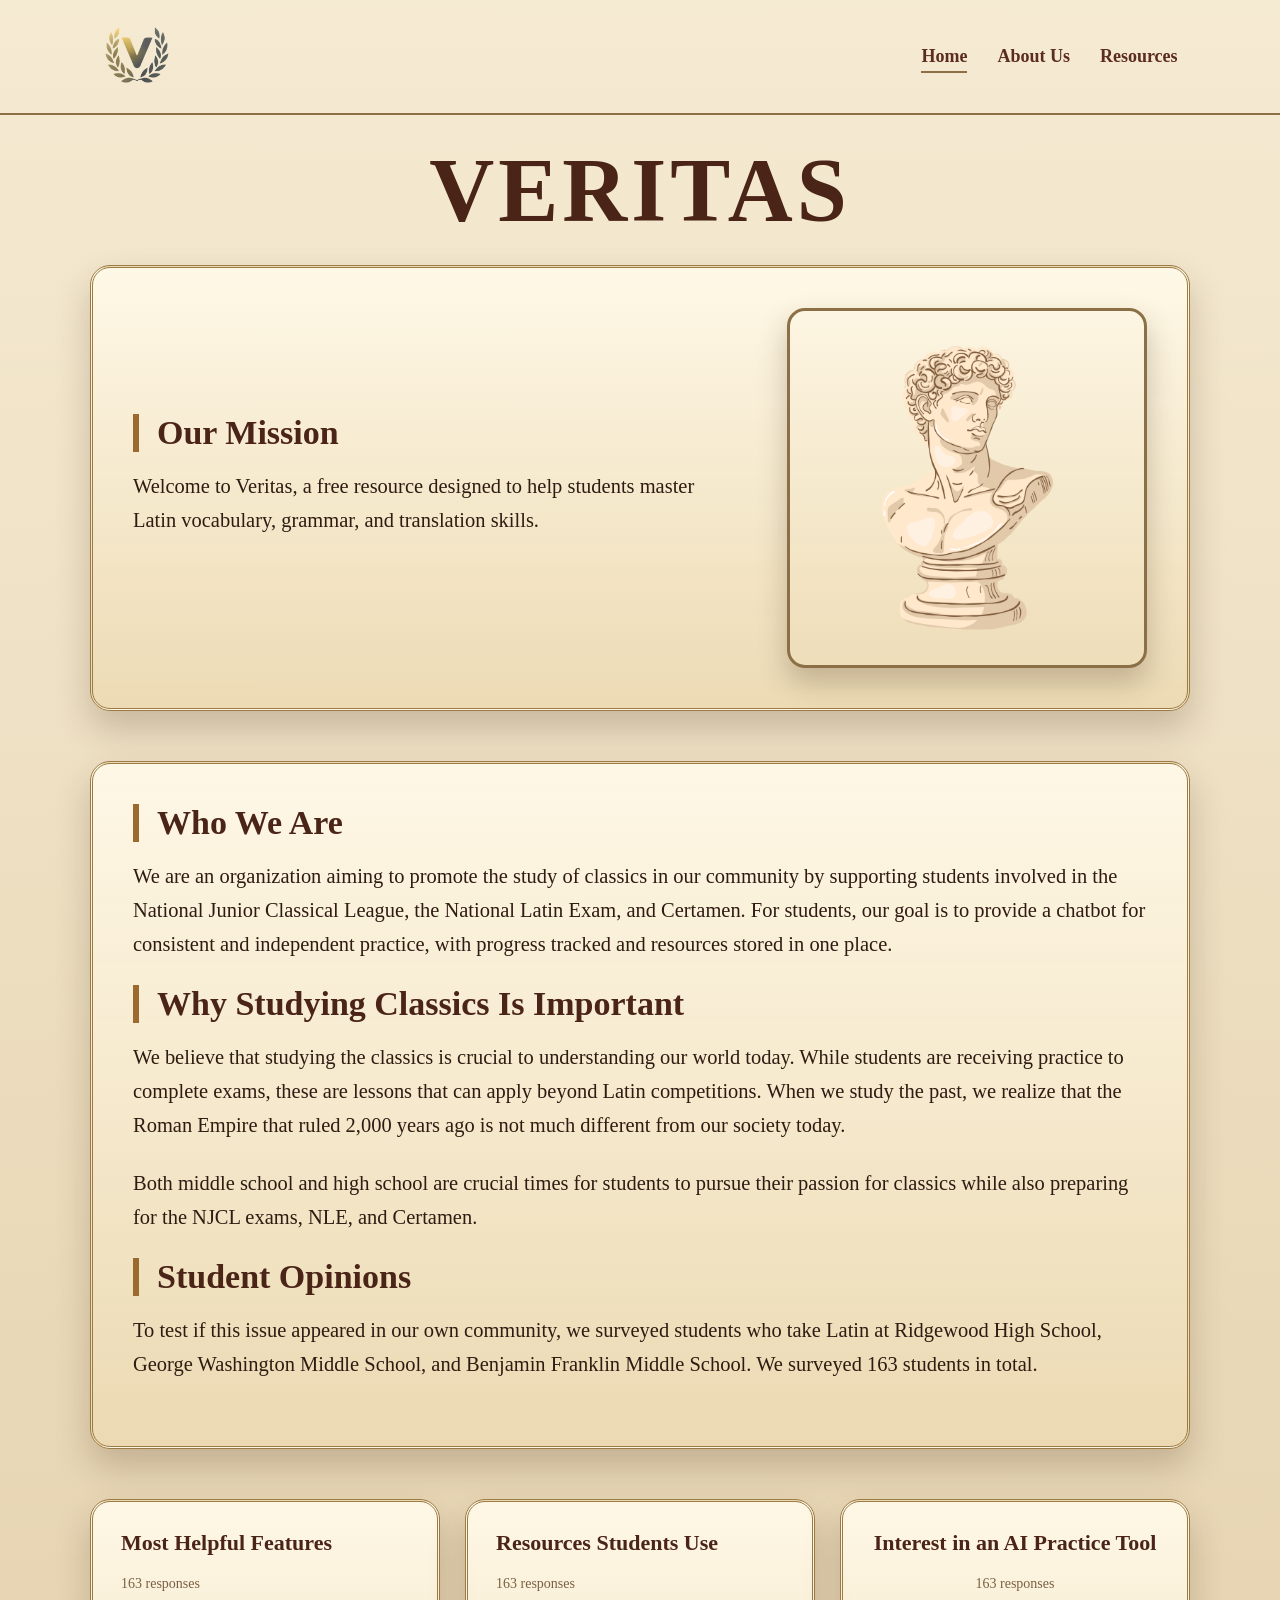
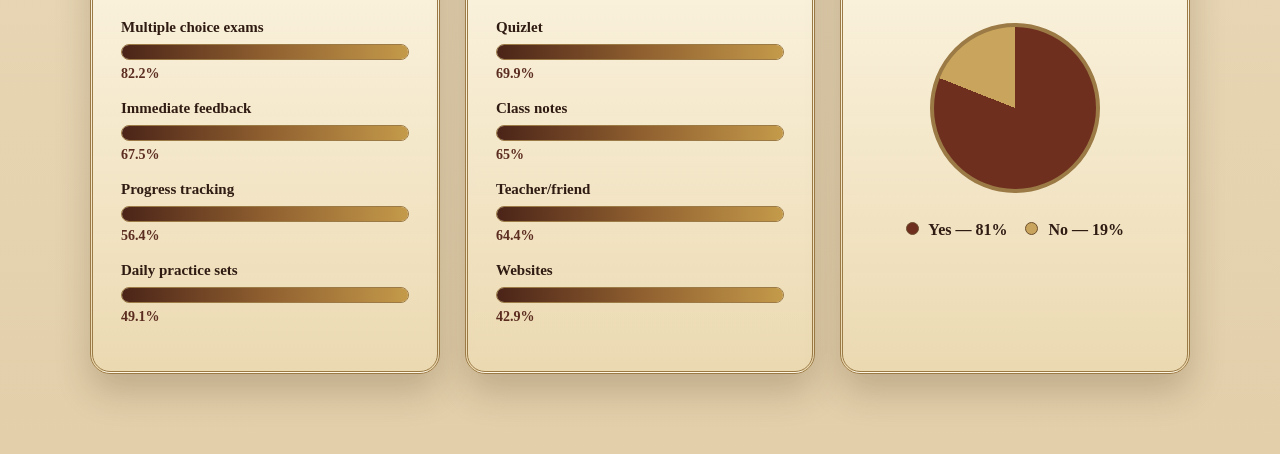
==== commit cfe29fb8: "fixed" ====
--- a/index.html
+++ b/index.html
@@ -2,7 +2,6 @@
 <html lang="en">
 <head>
   <meta charset="UTF-8">
-  <meta http-equiv="X-UA-Compatible" content="IE=edge">
   <meta name="viewport" content="width=device-width, initial-scale=1.0">
   <title>Veritas</title>
   <link rel="stylesheet" href="main.css">
@@ -14,7 +13,7 @@
 
     <nav>
       <ul class="menu">
-        <li><a href="index.html">Home</a></li>
+        <li><a href="index.html" class="active">Home</a></li>
         <li><a href="about.html">About Us</a></li>
         <li><a href="resources.html">Resources</a></li>
       </ul>
@@ -24,7 +23,7 @@
   <main class="page">
     <h1 class="page-title">Veritas</h1>
 
-    <section class="feature-section">
+    <section class="section two-column">
       <div>
         <h2>Our Mission</h2>
         <p>
@@ -33,10 +32,10 @@
         </p>
       </div>
 
-      <img src="Untitled design (10).png" alt="Students studying Latin">
+      <img src="Untitled design (10).png" alt="Students studying Latin" class="section-image">
     </section>
 
-    <section class="text-section">
+    <section class="section">
       <h2>Who We Are</h2>
       <p>
         We are an organization aiming to promote the study of classics in our community by supporting
@@ -50,28 +49,26 @@
         We believe that studying the classics is crucial to understanding our world today. While students
         are receiving practice to complete exams, these are lessons that can apply beyond Latin competitions.
         When we study the past, we realize that the Roman Empire that ruled 2,000 years ago is not much
-        different from our society today. Ideas of political corruption and civic identity are not new.
+        different from our society today.
       </p>
 
       <p>
         Both middle school and high school are crucial times for students to pursue their passion for classics
-        while also preparing for the NJCL exams, NLE, and Certamen. We recognize that these exams are highly
-        competitive, and since students across the country participate in these events, it can be intimidating
-        to know where to start, find resources in one place, and get consistent practice.
+        while also preparing for the NJCL exams, NLE, and Certamen.
       </p>
 
       <h2>Student Opinions</h2>
       <p>
         To test if this issue appeared in our own community, we surveyed students who take Latin at Ridgewood
         High School, George Washington Middle School, and Benjamin Franklin Middle School. We surveyed 163
-        students in total, representing our dedication to optimizing this resource for students pursuing classics.
+        students in total.
       </p>
     </section>
 
-    <section class="stats-section">
-      <article class="card stat-card">
+    <section class="stats-grid">
+      <article class="card">
         <h3>Most Helpful Features</h3>
-        <p class="responses">163 responses</p>
+        <p class="small-text">163 responses</p>
 
         <div class="bar-row">
           <span>Multiple choice exams</span>
@@ -98,9 +95,9 @@
         </div>
       </article>
 
-      <article class="card stat-card">
+      <article class="card">
         <h3>Resources Students Use</h3>
-        <p class="responses">163 responses</p>
+        <p class="small-text">163 responses</p>
 
         <div class="bar-row">
           <span>Quizlet</span>
@@ -127,9 +124,9 @@
         </div>
       </article>
 
-      <article class="card stat-card pie-card">
+      <article class="card center-card">
         <h3>Interest in an AI Practice Tool</h3>
-        <p class="responses">163 responses</p>
+        <p class="small-text">163 responses</p>
 
         <div class="pie"></div>
 
@@ -141,7 +138,6 @@
     </section>
   </main>
 
-  <noscript>You need to enable JavaScript to view the full site.</noscript>
   <script src="app.js"></script>
 </body>
 </html>
--- a/main.css
+++ b/main.css
@@ -1,5 +1,5 @@
 /* =========================
-   Base
+   1. Global Reset
 ========================= */
 
 * {
@@ -8,11 +8,10 @@
 
 body {
   margin: 0;
+  min-height: 100vh;
   font-family: Georgia, "Times New Roman", serif;
-  font-size: 18px;
   color: #2f1b12;
   background: linear-gradient(180deg, #f5ead2, #e3cfaa);
-  min-height: 100vh;
 }
 
 img {
@@ -22,8 +21,8 @@
 
 a {
   color: #5b2c20;
+  font-weight: bold;
   text-decoration: none;
-  font-weight: bold;
 }
 
 a:hover {
@@ -31,78 +30,103 @@
 }
 
 /* =========================
-   Header
+   2. Header / Navigation
 ========================= */
 
 .site-header {
+  height: 115px;
   display: flex;
   align-items: center;
   justify-content: space-between;
-  padding: 22px 8%;
+  padding: 0 8%;
   border-bottom: 2px solid #8b6f47;
 }
 
 .logo {
+  display: block;
   width: 70px;
+  height: 70px;
+  object-fit: contain;
+  flex-shrink: 0;
 }
 
 .menu {
   display: flex;
   gap: 30px;
-  list-style: none;
   padding: 0;
   margin: 0;
+  list-style: none;
 }
 
 .menu a {
   font-size: 18px;
-}
-
-/* =========================
-   Page Layout
+  color: #5b2c20;
+}
+
+.menu a.active {
+  border-bottom: 2px solid #8b6f47;
+  padding-bottom: 5px;
+}
+
+/* =========================
+   3. Page Layout
 ========================= */
 
 .page {
-  width: min(1150px, calc(100% - 40px));
+  width: min(1100px, calc(100% - 40px));
   margin: 0 auto;
-  padding-bottom: 90px;
+  padding-bottom: 80px;
 }
 
 .page-title {
-  font-size: clamp(52px, 9vw, 100px);
+  height: 150px;
+  display: flex;
+  align-items: center;
+  justify-content: center;
+  margin: 0;
+
+  font-size: clamp(48px, 8vw, 90px);
   color: #4b2418;
+  letter-spacing: 4px;
   text-align: center;
-  margin: 70px 0 40px;
-  letter-spacing: 4px;
   text-transform: uppercase;
 }
+
+/* =========================
+   4. Typography
+========================= */
 
 h2 {
   margin: 0 0 18px;
-  padding-left: 20px;
-  font-size: clamp(28px, 4vw, 36px);
+  padding-left: 18px;
+  font-size: clamp(28px, 3vw, 34px);
   color: #4b2418;
   border-left: 6px solid #9b6a2f;
 }
 
 h3 {
   margin: 0 0 16px;
-  font-size: 24px;
+  font-size: 22px;
   color: #4b2418;
 }
 
 p {
-  margin: 0 0 26px;
-  font-size: clamp(20px, 2.2vw, 27px);
-  line-height: 1.55;
-}
-
-/* =========================
-   Shared Cards / Sections
-========================= */
-
-.card,
-.feature-section {
+  margin: 0 0 24px;
+  font-size: clamp(18px, 1.6vw, 22px);
+  line-height: 1.65;
+}
+
+.small-text {
+  font-size: 14px;
+  color: #7a6042;
+}
+
+/* =========================
+   5. Shared Sections / Cards
+========================= */
+
+.section,
+.card {
   background: linear-gradient(
     180deg,
     rgba(255, 249, 232, 0.95),
@@ -113,73 +137,44 @@
   box-shadow: 0 18px 35px rgba(62, 39, 18, 0.22);
 }
 
-.feature-section {
+.section {
+  padding: 40px;
+  margin-bottom: 50px;
+}
+
+.two-column {
   display: flex;
   align-items: center;
-  gap: 55px;
-  padding: 45px;
-  margin: 0 auto 60px;
-}
-
-.feature-section > div {
+  gap: 45px;
+}
+
+.two-column > div {
   flex: 1;
 }
 
-.feature-section img {
-  width: 380px;
+.section-image {
+  width: 360px;
   border-radius: 18px;
   border: 3px solid #8b6f47;
   box-shadow: 0 14px 28px rgba(62, 39, 18, 0.25);
 }
 
-.text-section {
-  margin-bottom: 60px;
-}
-
-.text-section h2 {
-  margin-top: 50px;
-}
-
-/* =========================
-   Stats Section
-========================= */
-
-.stats-section {
+/* =========================
+   6. Home Stats
+========================= */
+
+.stats-grid {
   display: grid;
   grid-template-columns: repeat(3, 1fr);
-  gap: 30px;
-  margin-top: 60px;
-}
-
-.stat-card {
-  position: relative;
-  padding: 30px;
-}
-
-.stat-card::before {
-  content: "SPQR";
-  position: absolute;
-  top: 14px;
-  right: 18px;
-  font-size: 13px;
-  letter-spacing: 3px;
-  color: rgba(91, 44, 32, 0.35);
-  font-weight: bold;
-}
-
-.stat-card h3 {
-  border-bottom: 1px solid #b99b68;
-  padding-bottom: 12px;
-}
-
-.responses {
-  font-size: 14px;
-  margin: 10px 0 24px;
-  color: #7a6042;
+  gap: 25px;
+}
+
+.card {
+  padding: 28px;
 }
 
 .bar-row {
-  margin-bottom: 20px;
+  margin-bottom: 18px;
 }
 
 .bar-row span {
@@ -187,11 +182,9 @@
   margin-bottom: 8px;
   font-size: 15px;
   font-weight: bold;
-  color: #3d2619;
 }
 
 .bar {
-  width: 100%;
   height: 16px;
   background: #d8bd85;
   border: 1px solid #9b7a45;
@@ -202,7 +195,6 @@
 .bar div {
   height: 100%;
   background: linear-gradient(90deg, #4b2418, #8f5f2f, #c49a4a);
-  border-radius: 999px;
 }
 
 .bar-row strong {
@@ -212,20 +204,17 @@
   color: #5b2c20;
 }
 
-.pie-card {
+.center-card {
   text-align: center;
 }
 
 .pie {
-  width: 190px;
-  height: 190px;
-  margin: 32px auto;
+  width: 170px;
+  height: 170px;
+  margin: 28px auto;
   border-radius: 50%;
   background: conic-gradient(#6f2f1f 0% 81%, #c9a45c 81% 100%);
   border: 4px solid #9b7a45;
-  box-shadow:
-    inset 0 0 0 12px rgba(255, 249, 232, 0.4),
-    0 12px 25px rgba(62, 39, 18, 0.25);
 }
 
 .legend {
@@ -234,15 +223,14 @@
   gap: 18px;
   flex-wrap: wrap;
   font-weight: bold;
-  color: #3d2619;
 }
 
 .legend b {
   display: inline-block;
   width: 13px;
   height: 13px;
+  margin-right: 6px;
   border-radius: 50%;
-  margin-right: 6px;
   border: 1px solid #6b4f2c;
 }
 
@@ -255,13 +243,13 @@
 }
 
 /* =========================
-   Resources Page
-========================= */
-
-.resources-layout {
+   7. Resources Page
+========================= */
+
+.resources-grid {
   display: flex;
   align-items: flex-start;
-  gap: 50px;
+  gap: 40px;
 }
 
 .resources-list {
@@ -269,8 +257,7 @@
 }
 
 .resource-card {
-  padding: 28px;
-  margin-bottom: 25px;
+  margin-bottom: 24px;
 }
 
 .resource-card h2,
@@ -280,68 +267,60 @@
 }
 
 .resource-card ul {
-  list-style: none;
   padding: 0;
   margin: 0;
+  list-style: none;
 }
 
 .resource-card li {
-  margin: 12px 0;
+  margin: 10px 0;
 }
 
 .resource-card a {
   display: block;
-  padding: 12px 15px;
+  padding: 12px 14px;
   border-radius: 10px;
-  background: rgba(255, 255, 255, 0.3);
+  background: rgba(255, 255, 255, 0.35);
 }
 
 .resource-card a:hover {
-  background: rgba(255, 255, 255, 0.55);
+  background: rgba(255, 255, 255, 0.6);
 }
 
 .side-image {
-  width: 380px;
   position: sticky;
-  top: 40px;
-  border-radius: 20px;
-  border: 3px solid #9b7a45;
-  box-shadow: 0 18px 35px rgba(62, 39, 18, 0.22);
-}
-
-/* =========================
-   Responsive
+  top: 30px;
+}
+
+/* =========================
+   8. Responsive Design
 ========================= */
 
 @media (max-width: 950px) {
-  .feature-section,
-  .resources-layout {
+  .two-column,
+  .resources-grid {
     flex-direction: column;
   }
 
-  .feature-section {
-    text-align: center;
-  }
-
-  .feature-section h2 {
-    text-align: left;
-  }
-
-  .feature-section img,
+  .section-image {
+    width: 100%;
+    max-width: 380px;
+    margin: 0 auto;
+  }
+
   .side-image {
-    width: 100%;
-    max-width: 420px;
-    margin: 0 auto;
     position: static;
   }
 
-  .stats-section {
+  .stats-grid {
     grid-template-columns: 1fr;
   }
 }
 
 @media (max-width: 700px) {
   .site-header {
+    height: auto;
+    padding: 20px;
     flex-direction: column;
     gap: 18px;
   }
@@ -353,21 +332,20 @@
   }
 
   .page {
-    width: min(100% - 28px, 1150px);
+    width: min(100% - 28px, 1100px);
   }
 
   .page-title {
-    margin-top: 45px;
-    font-size: clamp(44px, 14vw, 72px);
-  }
-
-  .feature-section,
-  .stat-card,
-  .resource-card {
-    padding: 25px;
+    height: 125px;
+    font-size: clamp(42px, 13vw, 64px);
+  }
+
+  .section,
+  .card {
+    padding: 24px;
   }
 
   p {
-    font-size: 20px;
+    font-size: 18px;
   }
 }
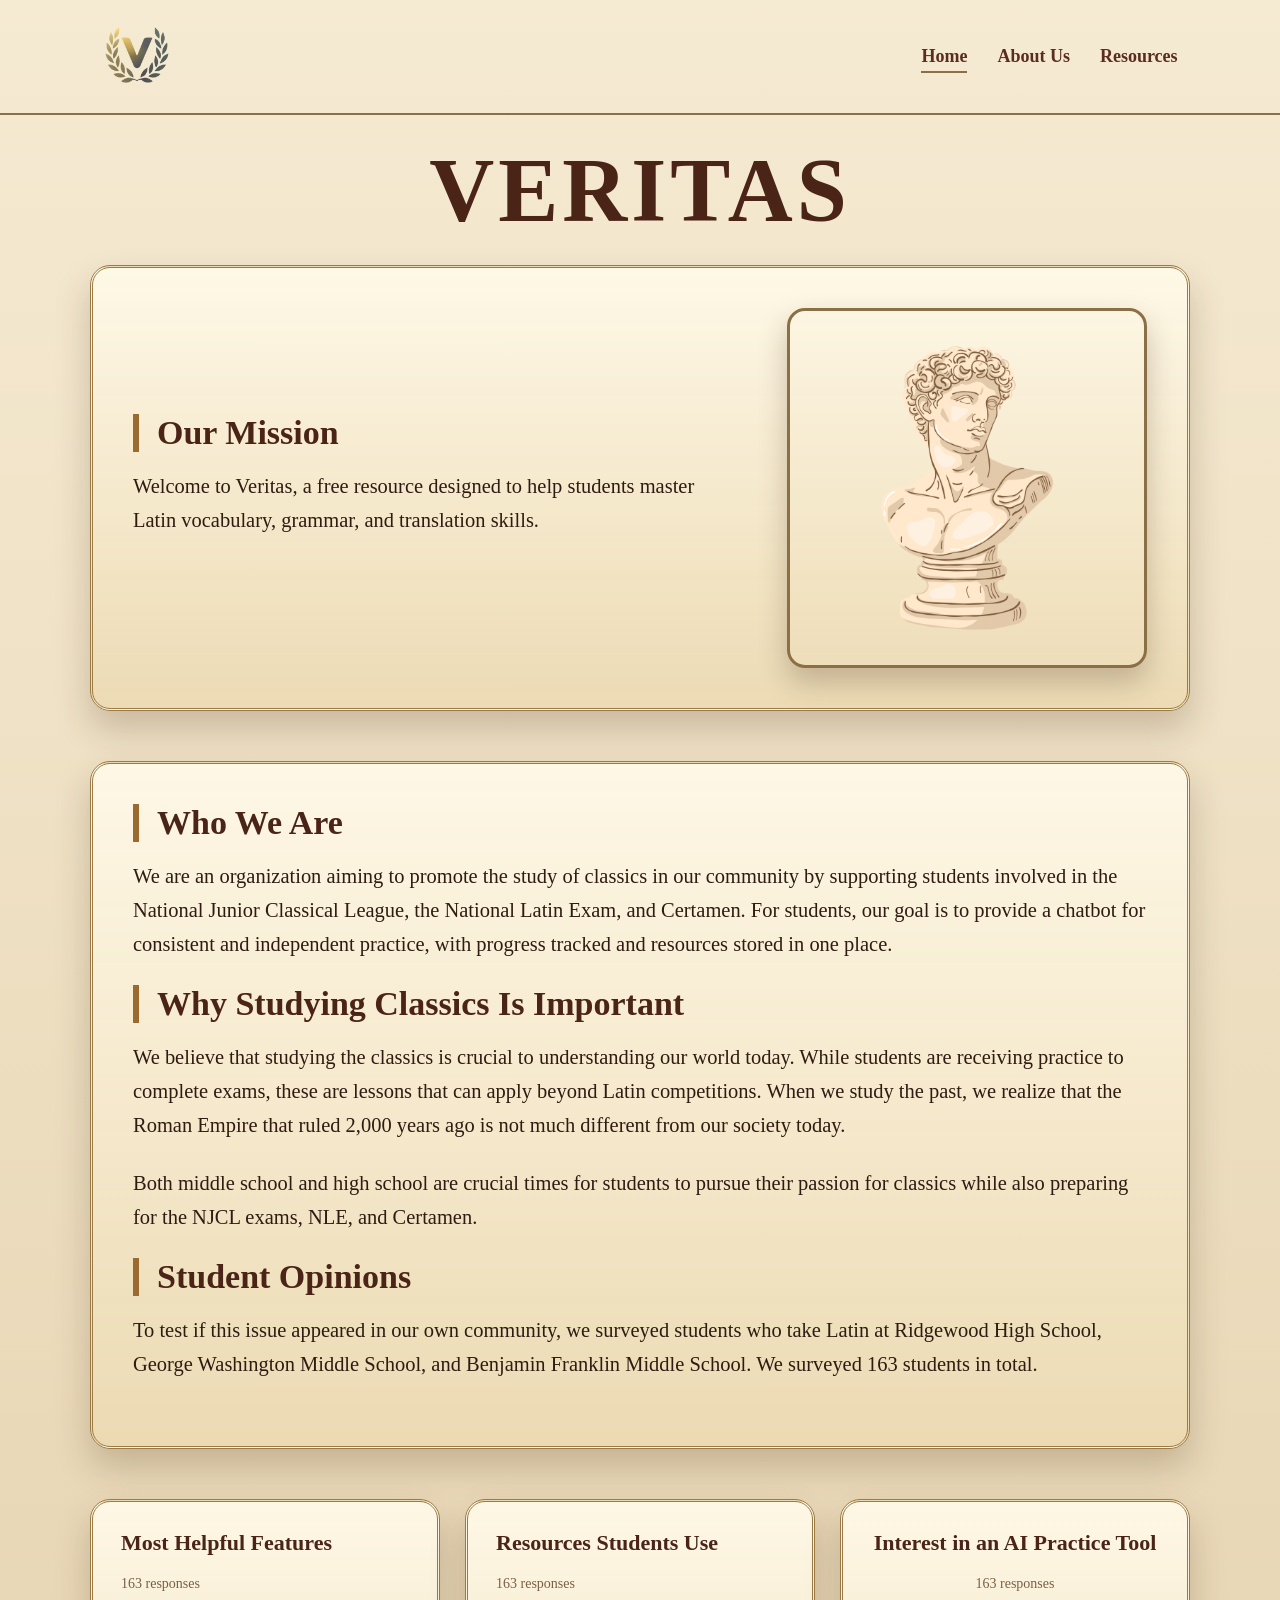
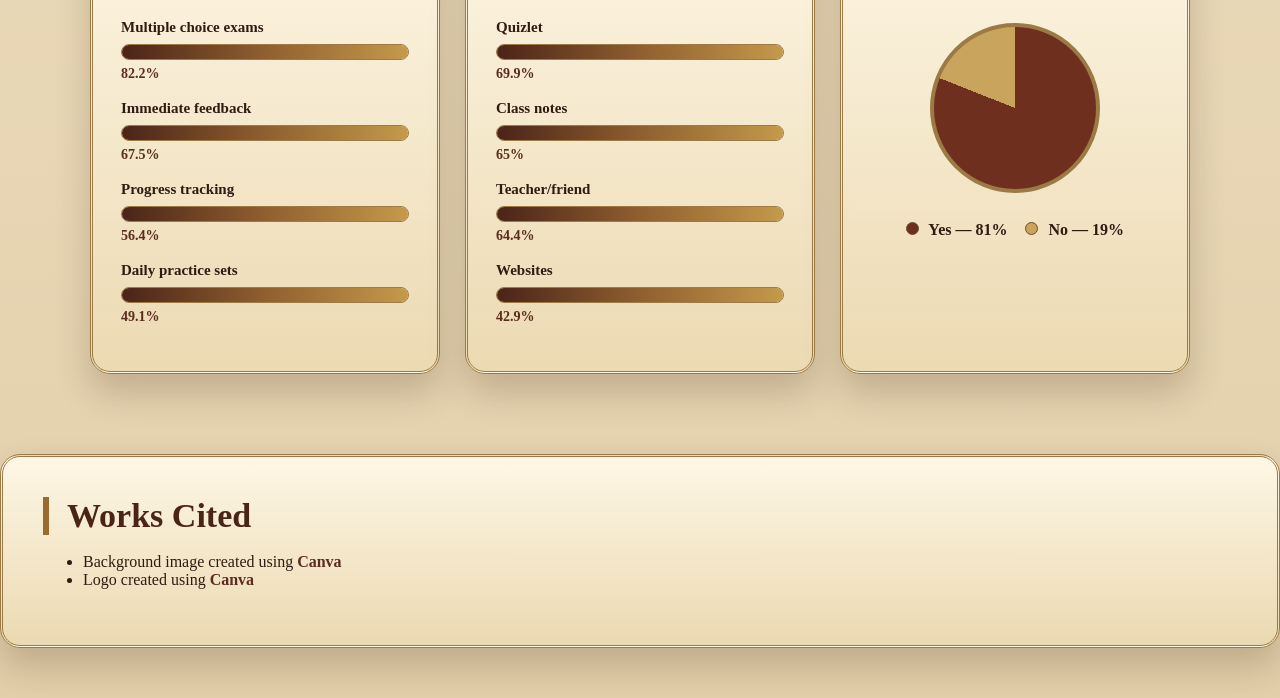
==== commit 8ff679d1: "work cited section for home page" ====
--- a/index.html
+++ b/index.html
@@ -137,7 +137,19 @@
       </article>
     </section>
   </main>
-
+  <section class="section">
+    <h2>Works Cited</h2>
+    <ul>
+      <li>
+        Background image created using
+        <a href="https://www.canva.com" target="_blank">Canva</a>
+      </li>
+      <li>
+        Logo created using
+        <a href="https://www.canva.com" target="_blank">Canva</a>
+      </li>
+    </ul>
+  </section>
   <script src="app.js"></script>
 </body>
 </html>
